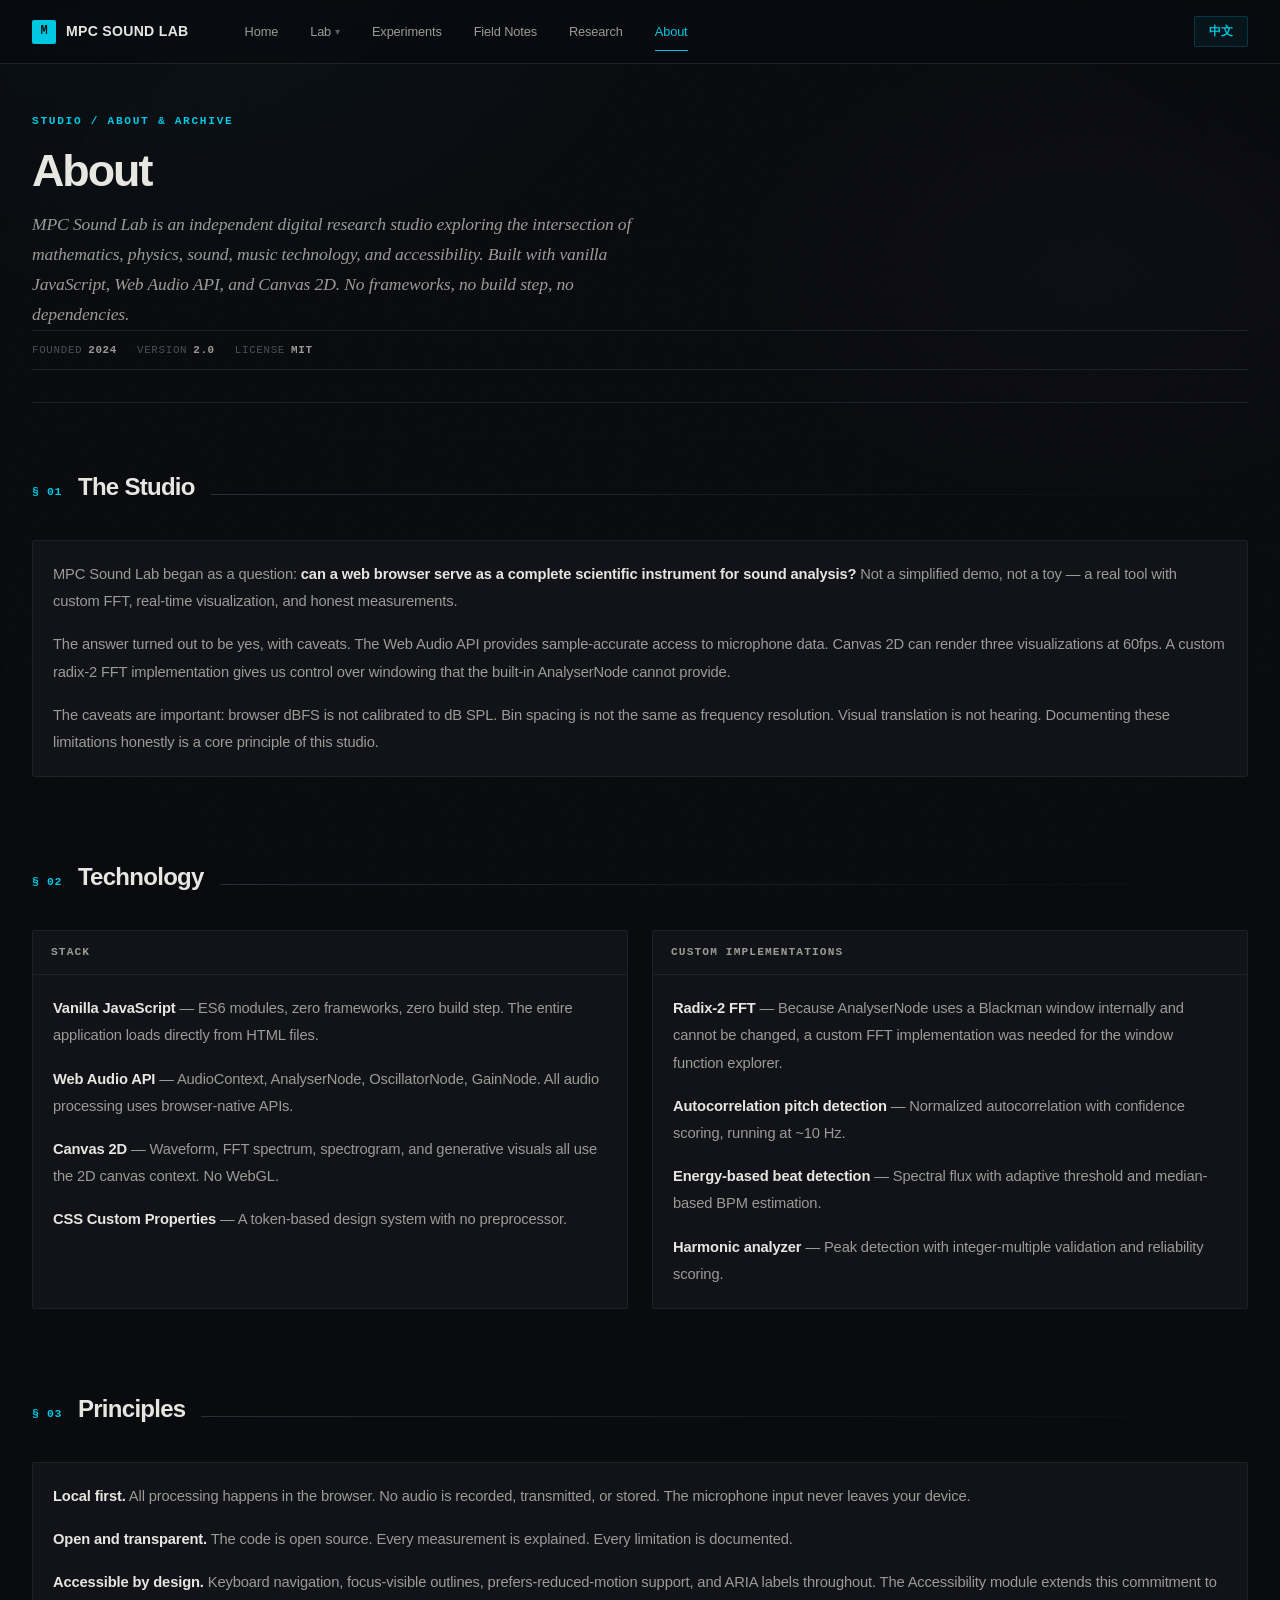
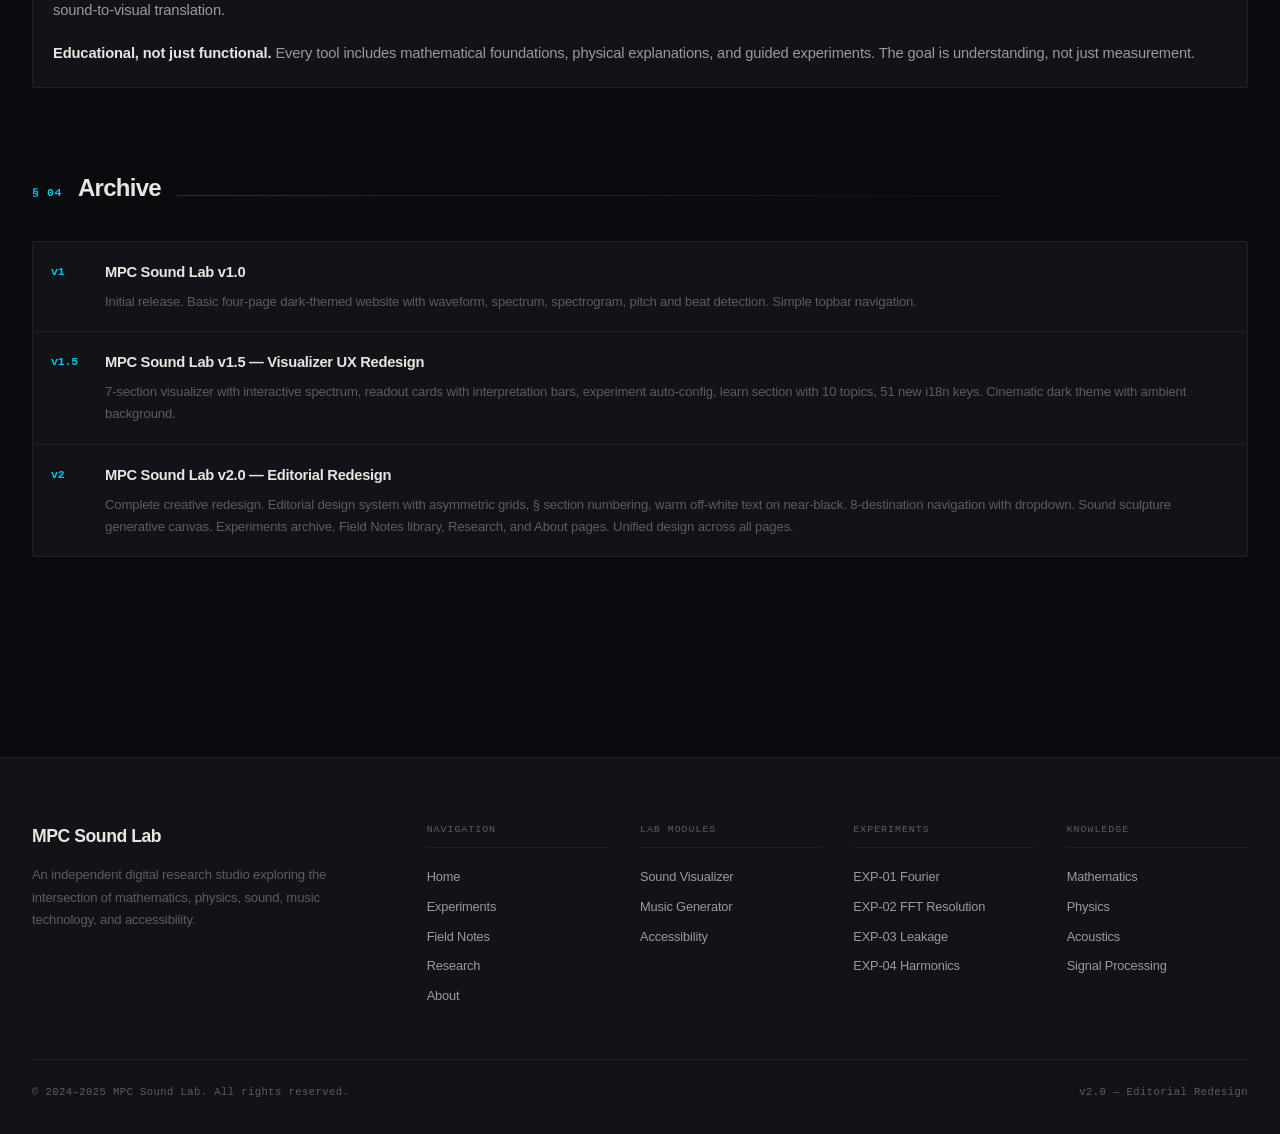
==== about.html @ b1be2773 "v2.0 Editorial Redesign — Complete creative overhaul - New editorial design system (design-system.cs" ====
<!DOCTYPE html>
<html lang="en">
<head>
  <meta charset="UTF-8" />
  <meta name="viewport" content="width=device-width, initial-scale=1.0" />
  <title>About — MPC Sound Lab</title>
  <link rel="stylesheet" href="src/css/design-system.css?v=2" />
  <link rel="stylesheet" href="src/css/nav.css?v=2" />
</head>
<body class="page-inner">
  <div class="ambient-grain"></div>
  <div class="ambient-vignette"></div>

  <nav class="site-nav">
    <a href="index.html" class="nav-brand">
      <span class="nav-brand-mark">M</span>
      <span class="nav-brand-text">MPC SOUND LAB</span>
    </a>
    <div class="nav-links">
      <a href="index.html" class="nav-link" data-i18n="nav.home">Home</a>
      <div class="nav-dropdown">
        <a href="#" class="nav-dropdown-trigger" data-i18n="nav.lab">Lab</a>
        <div class="nav-dropdown-menu">
          <a href="visualizer.html" class="nav-dropdown-link"><span class="nav-dropdown-link-title" data-i18n="nav.visualizer">Sound Visualizer</span><span class="nav-dropdown-link-desc" data-i18n="nav.visualizer.desc">Real-time audio analysis</span></a>
          <a href="generator.html" class="nav-dropdown-link"><span class="nav-dropdown-link-title" data-i18n="nav.generator">Music Generator</span><span class="nav-dropdown-link-desc" data-i18n="nav.generator.desc">Mathematical composition</span></a>
          <a href="accessibility.html" class="nav-dropdown-link"><span class="nav-dropdown-link-title" data-i18n="nav.accessibility">Accessibility</span><span class="nav-dropdown-link-desc" data-i18n="nav.accessibility.desc">Sound-to-visual translation</span></a>
        </div>
      </div>
      <a href="experiments.html" class="nav-link" data-i18n="nav.experiments">Experiments</a>
      <a href="field-notes.html" class="nav-link" data-i18n="nav.fieldNotes">Field Notes</a>
      <a href="research.html" class="nav-link" data-i18n="nav.research">Research</a>
      <a href="about.html" class="nav-link active" data-i18n="nav.about">About</a>
    </div>
    <div class="nav-right">
      <button class="lang-btn" data-i18n="nav.lang">中文</button>
    </div>
    <button class="nav-mobile-toggle" aria-label="Menu" aria-expanded="false">
      <span></span><span></span><span></span>
    </button>
  </nav>
  <div class="nav-mobile-menu">
    <div class="nav-mobile-section">
      <div class="nav-mobile-section-title">Navigation</div>
      <a href="index.html" class="nav-mobile-link" data-i18n="nav.home">Home</a>
      <a href="experiments.html" class="nav-mobile-link" data-i18n="nav.experiments">Experiments</a>
      <a href="field-notes.html" class="nav-mobile-link" data-i18n="nav.fieldNotes">Field Notes</a>
      <a href="research.html" class="nav-mobile-link" data-i18n="nav.research">Research</a>
      <a href="about.html" class="nav-mobile-link active" data-i18n="nav.about">About</a>
    </div>
    <div class="nav-mobile-section">
      <div class="nav-mobile-section-title">Lab Modules</div>
      <a href="visualizer.html" class="nav-mobile-link nav-mobile-sub" data-i18n="nav.visualizer">Sound Visualizer</a>
      <a href="generator.html" class="nav-mobile-link nav-mobile-sub" data-i18n="nav.generator">Music Generator</a>
      <a href="accessibility.html" class="nav-mobile-link nav-mobile-sub" data-i18n="nav.accessibility">Accessibility</a>
    </div>
  </div>

  <div class="page">
    <header class="editorial-header">
      <div class="editorial-eyebrow">Studio / About &amp; Archive</div>
      <h1 class="editorial-title">About</h1>
      <p class="editorial-subtitle">
        MPC Sound Lab is an independent digital research studio exploring the intersection of
        mathematics, physics, sound, music technology, and accessibility. Built with vanilla JavaScript,
        Web Audio API, and Canvas 2D. No frameworks, no build step, no dependencies.
      </p>
      <div class="metadata-strip">
        <span><span class="ms-label">Founded</span><span class="ms-value">2024</span></span>
        <span><span class="ms-label">Version</span><span class="ms-value">2.0</span></span>
        <span><span class="ms-label">License</span><span class="ms-value">MIT</span></span>
      </div>
    </header>

    <div class="section">
      <div class="section-header">
        <span class="section-number">§ 01</span>
        <span class="section-title">The Studio</span>
        <span class="section-divider"></span>
      </div>
      <div class="panel">
        <div class="panel-body">
          <div class="content-block">
            <p>MPC Sound Lab began as a question: <strong>can a web browser serve as a complete scientific instrument for sound analysis?</strong> Not a simplified demo, not a toy — a real tool with custom FFT, real-time visualization, and honest measurements.</p>
            <p>The answer turned out to be yes, with caveats. The Web Audio API provides sample-accurate access to microphone data. Canvas 2D can render three visualizations at 60fps. A custom radix-2 FFT implementation gives us control over windowing that the built-in AnalyserNode cannot provide.</p>
            <p>The caveats are important: browser dBFS is not calibrated to dB SPL. Bin spacing is not the same as frequency resolution. Visual translation is not hearing. Documenting these limitations honestly is a core principle of this studio.</p>
          </div>
        </div>
      </div>
    </div>

    <div class="section">
      <div class="section-header">
        <span class="section-number">§ 02</span>
        <span class="section-title">Technology</span>
        <span class="section-divider"></span>
      </div>
      <div class="cols-2">
        <div class="panel">
          <div class="panel-head"><span class="panel-title">Stack</span></div>
          <div class="panel-body">
            <div class="content-block">
              <p><strong>Vanilla JavaScript</strong> — ES6 modules, zero frameworks, zero build step. The entire application loads directly from HTML files.</p>
              <p><strong>Web Audio API</strong> — AudioContext, AnalyserNode, OscillatorNode, GainNode. All audio processing uses browser-native APIs.</p>
              <p><strong>Canvas 2D</strong> — Waveform, FFT spectrum, spectrogram, and generative visuals all use the 2D canvas context. No WebGL.</p>
              <p><strong>CSS Custom Properties</strong> — A token-based design system with no preprocessor.</p>
            </div>
          </div>
        </div>
        <div class="panel">
          <div class="panel-head"><span class="panel-title">Custom Implementations</span></div>
          <div class="panel-body">
            <div class="content-block">
              <p><strong>Radix-2 FFT</strong> — Because AnalyserNode uses a Blackman window internally and cannot be changed, a custom FFT implementation was needed for the window function explorer.</p>
              <p><strong>Autocorrelation pitch detection</strong> — Normalized autocorrelation with confidence scoring, running at ~10 Hz.</p>
              <p><strong>Energy-based beat detection</strong> — Spectral flux with adaptive threshold and median-based BPM estimation.</p>
              <p><strong>Harmonic analyzer</strong> — Peak detection with integer-multiple validation and reliability scoring.</p>
            </div>
          </div>
        </div>
      </div>
    </div>

    <div class="section">
      <div class="section-header">
        <span class="section-number">§ 03</span>
        <span class="section-title">Principles</span>
        <span class="section-divider"></span>
      </div>
      <div class="panel">
        <div class="panel-body">
          <div class="content-block">
            <p><strong>Local first.</strong> All processing happens in the browser. No audio is recorded, transmitted, or stored. The microphone input never leaves your device.</p>
            <p><strong>Open and transparent.</strong> The code is open source. Every measurement is explained. Every limitation is documented.</p>
            <p><strong>Accessible by design.</strong> Keyboard navigation, focus-visible outlines, prefers-reduced-motion support, and ARIA labels throughout. The Accessibility module extends this commitment to sound-to-visual translation.</p>
            <p><strong>Educational, not just functional.</strong> Every tool includes mathematical foundations, physical explanations, and guided experiments. The goal is understanding, not just measurement.</p>
          </div>
        </div>
      </div>
    </div>

    <div class="section">
      <div class="section-header">
        <span class="section-number">§ 04</span>
        <span class="section-title">Archive</span>
        <span class="section-divider"></span>
      </div>
      <div class="panel">
        <div class="experiment">
          <div class="exp-num">v1</div>
          <div class="exp-body">
            <div class="exp-title">MPC Sound Lab v1.0</div>
            <div class="exp-desc" style="color: var(--paper-faint);">Initial release. Basic four-page dark-themed website with waveform, spectrum, spectrogram, pitch and beat detection. Simple topbar navigation.</div>
          </div>
        </div>
        <div class="experiment">
          <div class="exp-num">v1.5</div>
          <div class="exp-body">
            <div class="exp-title">MPC Sound Lab v1.5 — Visualizer UX Redesign</div>
            <div class="exp-desc" style="color: var(--paper-faint);">7-section visualizer with interactive spectrum, readout cards with interpretation bars, experiment auto-config, learn section with 10 topics, 51 new i18n keys. Cinematic dark theme with ambient background.</div>
          </div>
        </div>
        <div class="experiment">
          <div class="exp-num">v2</div>
          <div class="exp-body">
            <div class="exp-title">MPC Sound Lab v2.0 — Editorial Redesign</div>
            <div class="exp-desc" style="color: var(--paper-faint);">Complete creative redesign. Editorial design system with asymmetric grids, § section numbering, warm off-white text on near-black. 8-destination navigation with dropdown. Sound sculpture generative canvas. Experiments archive, Field Notes library, Research, and About pages. Unified design across all pages.</div>
          </div>
        </div>
      </div>
    </div>
  </div>

  <footer class="site-footer">
    <div class="footer-grid">
      <div class="footer-brand-col">
        <div class="footer-brand" data-i18n="footer.brand">MPC Sound Lab</div>
        <p class="footer-brand-desc" data-i18n="footer.brandDesc">An independent digital research studio exploring the intersection of mathematics, physics, sound, music technology, and accessibility.</p>
      </div>
      <div>
        <div class="footer-col-title" data-i18n="footer.nav">Navigation</div>
        <a href="index.html" class="footer-link" data-i18n="nav.home">Home</a>
        <a href="experiments.html" class="footer-link" data-i18n="nav.experiments">Experiments</a>
        <a href="field-notes.html" class="footer-link" data-i18n="nav.fieldNotes">Field Notes</a>
        <a href="research.html" class="footer-link" data-i18n="nav.research">Research</a>
        <a href="about.html" class="footer-link" data-i18n="nav.about">About</a>
      </div>
      <div>
        <div class="footer-col-title" data-i18n="footer.lab">Lab Modules</div>
        <a href="visualizer.html" class="footer-link" data-i18n="nav.visualizer">Sound Visualizer</a>
        <a href="generator.html" class="footer-link" data-i18n="nav.generator">Music Generator</a>
        <a href="accessibility.html" class="footer-link" data-i18n="nav.accessibility">Accessibility</a>
      </div>
      <div>
        <div class="footer-col-title" data-i18n="footer.experiments">Experiments</div>
        <a href="experiments.html" class="footer-link">EXP-01 Fourier</a>
        <a href="experiments.html" class="footer-link">EXP-02 FFT Resolution</a>
        <a href="experiments.html" class="footer-link">EXP-03 Leakage</a>
        <a href="experiments.html" class="footer-link">EXP-04 Harmonics</a>
      </div>
      <div>
        <div class="footer-col-title" data-i18n="footer.knowledge">Knowledge</div>
        <a href="field-notes.html" class="footer-link">Mathematics</a>
        <a href="field-notes.html" class="footer-link">Physics</a>
        <a href="field-notes.html" class="footer-link">Acoustics</a>
        <a href="field-notes.html" class="footer-link">Signal Processing</a>
      </div>
    </div>
    <div class="footer-bottom">
      <span>&copy; 2024&ndash;2025 MPC Sound Lab. <span data-i18n="footer.rights">All rights reserved.</span></span>
      <span data-i18n="footer.version">v2.0 &mdash; Editorial Redesign</span>
    </div>
  </footer>

  <script type="module">
    import { App } from './src/js/core/app.js';
    new App().init();
  </script>
</body>
</html>
---- src/css/design-system.css ----
/* ============================================
   MPC Sound Lab — Editorial Design System
   Experimental editorial × Generative art × Swiss scientific
   ============================================ */

/* ---- Design Tokens ---- */
:root {
  /* Ink — near-black base, warm-shifted */
  --ink-0: #0A0B0F;
  --ink-1: #111318;
  --ink-2: #181B22;
  --ink-3: #20242E;
  --ink-4: #282D38;

  /* Paper — warm off-white text */
  --paper: #E8E6E1;
  --paper-dim: #9B9B96;
  --paper-faint: #5C5E5A;

  /* Slate — muted neutral */
  --slate: #4A5058;

  /* Accents — restrained */
  --cyan: #00C7E2;
  --cyan-dim: #008A9E;
  --violet: #7C6FE6;
  --violet-dim: #5A50B8;

  /* Lines — thin separators */
  --line: #1E2128;
  --line-bright: #2A2E38;

  /* Signal — status */
  --signal-live: #4ADE80;
  --signal-dev: #FBBF24;
  --signal-planned: #6B7280;

  /* Sound-reactive ambient (updated by visualizer.js) */
  --ambient-amplitude: 0;

  /* Typography */
  --font-display: 'Inter', -apple-system, BlinkMacSystemFont, 'Segoe UI', sans-serif;
  --font-sans: 'Inter', -apple-system, BlinkMacSystemFont, 'Segoe UI', sans-serif;
  --font-mono: 'JetBrains Mono', 'SF Mono', 'Fira Code', 'Consolas', monospace;
  --font-serif: 'Lora', 'Georgia', 'Times New Roman', serif;

  /* Metrics */
  --max-w: 1280px;
  --max-w-wide: 1440px;
  --nav-h: 64px;
  --gutter: 24px;
  --section-gap: 80px;
  --element-gap: 32px;
}

/* ---- Reset ---- */
*, *::before, *::after { margin: 0; padding: 0; box-sizing: border-box; }
html { font-size: 16px; scroll-behavior: smooth; }
body {
  background: var(--ink-0);
  color: var(--paper);
  font-family: var(--font-sans);
  font-size: 0.9rem;
  line-height: 1.7;
  overflow-x: hidden;
  -webkit-font-smoothing: antialiased;
  -moz-osx-font-smoothing: grayscale;
  font-feature-settings: 'cv02', 'cv03', 'cv04', 'cv11';
  letter-spacing: -0.01em;
}

/* ---- Ambient Background Layers ---- */
body::before {
  content: '';
  position: fixed;
  inset: 0;
  z-index: -3;
  background:
    radial-gradient(ellipse 800px 600px at 15% -5%,
      rgba(0, 199, 226, calc(0.04 + var(--ambient-amplitude) * 0.12)), transparent 60%),
    radial-gradient(ellipse 600px 400px at 85% 30%,
      rgba(124, 111, 230, calc(0.03 + var(--ambient-amplitude) * 0.08)), transparent 60%),
    var(--ink-0);
  transition: background 0.1s linear;
}

body::after {
  content: '';
  position: fixed;
  inset: 0;
  z-index: -2;
  background-image:
    linear-gradient(rgba(74, 80, 88, 0.02) 1px, transparent 1px),
    linear-gradient(90deg, rgba(74, 80, 88, 0.02) 1px, transparent 1px);
  background-size: 48px 48px;
  pointer-events: none;
  mask-image: radial-gradient(ellipse 1200px 900px at center, black 15%, transparent 70%);
  -webkit-mask-image: radial-gradient(ellipse 1200px 900px at center, black 15%, transparent 70%);
}

/* Grain texture */
body > .ambient-grain {
  position: fixed;
  inset: 0;
  z-index: -1;
  pointer-events: none;
  opacity: 0.015;
  background-image: url("data:image/svg+xml,%3Csvg xmlns='http://www.w3.org/2000/svg' width='120' height='120'%3E%3Cfilter id='n'%3E%3CfeTurbulence type='fractalNoise' baseFrequency='0.85' numOctaves='2' stitchTiles='stitch'/%3E%3C/filter%3E%3Crect width='100%25' height='100%25' filter='url(%23n)'/%3E%3C/svg%3E");
  mix-blend-mode: overlay;
}

/* Vignette */
body > .ambient-vignette {
  position: fixed;
  inset: 0;
  z-index: -1;
  pointer-events: none;
  background: radial-gradient(ellipse 1400px 1000px at center, transparent 50%, rgba(0, 0, 0, 0.3));
}

/* ---- Page Layout ---- */
.page {
  max-width: var(--max-w);
  margin: 0 auto;
  padding: 48px 32px 120px;
}
.page-wide {
  max-width: var(--max-w-wide);
  margin: 0 auto;
  padding: 48px 32px 120px;
}

/* ---- Editorial Header ---- */
.editorial-header {
  margin-bottom: 64px;
  padding-bottom: 32px;
  border-bottom: 1px solid var(--line);
}
.editorial-eyebrow {
  font-family: var(--font-mono);
  font-size: 0.7rem;
  color: var(--cyan);
  letter-spacing: 0.15em;
  text-transform: uppercase;
  margin-bottom: 16px;
  font-weight: 600;
}
.editorial-title {
  font-family: var(--font-display);
  font-size: 2.8rem;
  font-weight: 900;
  letter-spacing: -0.045em;
  line-height: 1.05;
  margin-bottom: 16px;
  color: var(--paper);
}
.editorial-subtitle {
  font-family: var(--font-serif);
  font-style: italic;
  font-size: 1.1rem;
  color: var(--paper-dim);
  max-width: 640px;
  line-height: 1.7;
}
.editorial-metadata {
  display: flex;
  gap: 24px;
  margin-top: 20px;
  font-family: var(--font-mono);
  font-size: 0.68rem;
  color: var(--paper-faint);
  letter-spacing: 0.05em;
  text-transform: uppercase;
}
.editorial-metadata span::before {
  content: attr(data-label) ' — ';
  color: var(--slate);
}

/* ---- Section System ---- */
.section {
  margin-bottom: var(--section-gap);
}
.section-header {
  display: flex;
  align-items: baseline;
  gap: 16px;
  margin-bottom: 32px;
}
.section-number {
  font-family: var(--font-mono);
  font-size: 0.72rem;
  color: var(--cyan);
  font-weight: 600;
  letter-spacing: 0.05em;
}
.section-title {
  font-family: var(--font-display);
  font-size: 1.5rem;
  font-weight: 800;
  letter-spacing: -0.03em;
  color: var(--paper);
}
.section-divider {
  flex: 1;
  height: 1px;
  background: linear-gradient(90deg, var(--line-bright), transparent);
}

/* ---- Thin Separator ---- */
.thin-separator {
  height: 1px;
  background: var(--line);
  border: none;
  margin: var(--element-gap) 0;
}
.thin-separator-gradient {
  height: 1px;
  background: linear-gradient(90deg, transparent, var(--line-bright), transparent);
  border: none;
  margin: var(--element-gap) 0;
}

/* ---- Metadata Strip ---- */
.metadata-strip {
  display: flex;
  align-items: center;
  gap: 20px;
  padding: 10px 0;
  border-top: 1px solid var(--line);
  border-bottom: 1px solid var(--line);
  font-family: var(--font-mono);
  font-size: 0.68rem;
  color: var(--paper-faint);
  letter-spacing: 0.06em;
  text-transform: uppercase;
}
.metadata-strip span {
  display: flex;
  align-items: center;
  gap: 6px;
}
.metadata-strip .ms-label {
  color: var(--slate);
}
.metadata-strip .ms-value {
  color: var(--paper-dim);
  font-weight: 600;
}

/* ---- Status Badges ---- */
.status-badge {
  display: inline-flex;
  align-items: center;
  gap: 6px;
  font-family: var(--font-mono);
  font-size: 0.62rem;
  text-transform: uppercase;
  letter-spacing: 0.1em;
  font-weight: 700;
  padding: 3px 10px;
  border-radius: 2px;
}
.status-badge::before {
  content: '';
  width: 5px;
  height: 5px;
  border-radius: 50%;
}
.status-live {
  color: var(--signal-live);
  background: rgba(74, 222, 128, 0.08);
  border: 1px solid rgba(74, 222, 128, 0.2);
}
.status-live::before {
  background: var(--signal-live);
  box-shadow: 0 0 6px rgba(74, 222, 128, 0.5);
}
.status-dev {
  color: var(--signal-dev);
  background: rgba(251, 191, 36, 0.08);
  border: 1px solid rgba(251, 191, 36, 0.2);
}
.status-dev::before {
  background: var(--signal-dev);
}
.status-planned {
  color: var(--paper-faint);
  background: rgba(107, 114, 128, 0.08);
  border: 1px solid rgba(107, 114, 128, 0.15);
}
.status-planned::before {
  background: var(--paper-faint);
}

/* ---- Math Block ---- */
.math-block {
  font-family: var(--font-mono);
  font-size: 0.86rem;
  color: var(--paper);
  background: var(--ink-1);
  border: 1px solid var(--line);
  border-left: 2px solid var(--cyan);
  border-radius: 2px;
  padding: 16px 20px;
  margin: 16px 0;
  overflow-x: auto;
  line-height: 2;
}
.math-label {
  font-family: var(--font-mono);
  font-size: 0.68rem;
  color: var(--paper-faint);
  text-transform: uppercase;
  letter-spacing: 0.08em;
  margin-bottom: 6px;
}

/* ---- Content Block ---- */
.content-block {
  font-size: 0.92rem;
  color: var(--paper-dim);
  line-height: 1.85;
}
.content-block p { margin-bottom: 16px; }
.content-block p:last-child { margin-bottom: 0; }
.content-block strong { color: var(--paper); font-weight: 700; }
.content-block em { color: var(--paper); font-style: italic; }

/* ---- Two-Column Layout ---- */
.cols-2 { display: grid; grid-template-columns: 1fr 1fr; gap: 24px; }
.cols-3 { display: grid; grid-template-columns: 1fr 1fr 1fr; gap: 24px; }
@media (max-width: 768px) {
  .cols-2, .cols-3 { grid-template-columns: 1fr; }
}

/* ---- Editorial Grid (12-col asymmetric) ---- */
.editorial-grid {
  display: grid;
  grid-template-columns: repeat(12, 1fr);
  gap: var(--gutter);
}
.col-span-4 { grid-column: span 4; }
.col-span-5 { grid-column: span 5; }
.col-span-6 { grid-column: span 6; }
.col-span-7 { grid-column: span 7; }
.col-span-8 { grid-column: span 8; }
.col-span-12 { grid-column: span 12; }
.col-start-2 { grid-column-start: 2; }
.col-start-3 { grid-column-start: 3; }
.col-start-7 { grid-column-start: 7; }
@media (max-width: 768px) {
  .editorial-grid { grid-template-columns: 1fr; }
  .col-span-4, .col-span-5, .col-span-6, .col-span-7, .col-span-8, .col-span-12 { grid-column: span 1; }
  .col-start-2, .col-start-3, .col-start-7 { grid-column-start: auto; }
}

/* ---- Panels (subtle surfaces) ---- */
.panel {
  background: var(--ink-1);
  border: 1px solid var(--line);
  border-radius: 2px;
  overflow: hidden;
  transition: border-color 0.2s;
}
.panel:hover {
  border-color: var(--line-bright);
}
.panel-head {
  display: flex;
  align-items: center;
  justify-content: space-between;
  padding: 12px 18px;
  border-bottom: 1px solid var(--line);
}
.panel-title {
  font-family: var(--font-mono);
  font-size: 0.7rem;
  font-weight: 600;
  text-transform: uppercase;
  letter-spacing: 0.1em;
  color: var(--paper-dim);
}
.panel-body { padding: 20px; }
.panel-body-tight { padding: 12px; }

/* ---- Buttons ---- */
.btn {
  display: inline-flex;
  align-items: center;
  gap: 8px;
  padding: 10px 22px;
  border: 1px solid var(--line-bright);
  border-radius: 2px;
  background: var(--ink-2);
  color: var(--paper);
  font-family: var(--font-sans);
  font-size: 0.82rem;
  font-weight: 600;
  cursor: pointer;
  transition: all 0.15s;
  letter-spacing: -0.01em;
  text-decoration: none;
}
.btn:hover { background: var(--ink-3); border-color: var(--slate); color: var(--paper); }
.btn:active { transform: translateY(1px); }
.btn:disabled { opacity: 0.4; cursor: not-allowed; }
.btn-sm { padding: 6px 14px; font-size: 0.74rem; }
.btn-primary {
  background: var(--cyan);
  color: var(--ink-0);
  border-color: var(--cyan);
  font-weight: 700;
}
.btn-primary:hover {
  background: var(--cyan-dim);
  border-color: var(--cyan-dim);
  color: var(--ink-0);
}
.btn-danger {
  background: transparent;
  color: #FF4060;
  border-color: rgba(255, 64, 96, 0.2);
}
.btn-danger:hover {
  background: rgba(255, 64, 96, 0.08);
  border-color: rgba(255, 64, 96, 0.4);
}
.btn-ghost {
  background: transparent;
  border-color: var(--line);
  color: var(--paper-dim);
}
.btn-ghost:hover {
  border-color: var(--line-bright);
  color: var(--paper);
}

/* ---- Controls ---- */
.ctrl-row { display: flex; align-items: center; gap: 12px; margin-bottom: 12px; }
.ctrl-row:last-child { margin-bottom: 0; }
.ctrl-label {
  font-family: var(--font-mono);
  font-size: 0.7rem;
  color: var(--paper-faint);
  text-transform: uppercase;
  letter-spacing: 0.06em;
  min-width: 80px;
  flex-shrink: 0;
}
.ctrl-value {
  font-family: var(--font-mono);
  font-size: 0.74rem;
  color: var(--cyan);
  min-width: 56px;
  text-align: right;
  font-weight: 600;
}

/* ---- Form Elements ---- */
select {
  padding: 7px 12px;
  background: var(--ink-2);
  border: 1px solid var(--line-bright);
  border-radius: 2px;
  color: var(--paper);
  font-family: var(--font-mono);
  font-size: 0.74rem;
  cursor: pointer;
  appearance: none;
  -webkit-appearance: none;
  background-image: url("data:image/svg+xml,%3Csvg xmlns='http://www.w3.org/2000/svg' width='10' height='6' viewBox='0 0 10 6'%3E%3Cpath fill='%239B9B96' d='M0 0l5 6 5-6z'/%3E%3C/svg%3E");
  background-repeat: no-repeat;
  background-position: right 10px center;
  padding-right: 28px;
  transition: border-color 0.15s;
}
select:hover { border-color: var(--slate); }
select:focus { outline: none; border-color: var(--cyan); }

input[type="range"] {
  -webkit-appearance: none;
  appearance: none;
  height: 3px;
  background: var(--ink-3);
  border-radius: 2px;
  cursor: pointer;
  width: 150px;
}
input[type="range"]::-webkit-slider-thumb {
  -webkit-appearance: none;
  appearance: none;
  width: 14px;
  height: 14px;
  border-radius: 50%;
  background: var(--cyan);
  cursor: pointer;
  border: 2px solid var(--ink-0);
  transition: transform 0.1s;
}
input[type="range"]::-webkit-slider-thumb:hover { transform: scale(1.2); }
input[type="range"]::-moz-range-thumb {
  width: 14px;
  height: 14px;
  border-radius: 50%;
  background: var(--cyan);
  cursor: pointer;
  border: 2px solid var(--ink-0);
}

/* ---- Toggle Switch ---- */
.toggle {
  position: relative;
  display: inline-block;
  width: 36px;
  height: 18px;
  flex-shrink: 0;
}
.toggle input { opacity: 0; width: 0; height: 0; }
.toggle-slider {
  position: absolute;
  cursor: pointer;
  top: 0; left: 0; right: 0; bottom: 0;
  background: var(--ink-3);
  border: 1px solid var(--line-bright);
  border-radius: 18px;
  transition: 0.2s;
}
.toggle-slider:before {
  position: absolute;
  content: "";
  height: 12px;
  width: 12px;
  left: 2px;
  bottom: 2px;
  background: var(--paper-dim);
  border-radius: 50%;
  transition: 0.2s;
}
.toggle input:checked + .toggle-slider {
  background: rgba(0, 199, 226, 0.15);
  border-color: var(--cyan);
}
.toggle input:checked + .toggle-slider:before {
  transform: translateX(17px);
  background: var(--cyan);
}

/* ---- Info Button ---- */
.info-btn {
  display: inline-flex;
  align-items: center;
  justify-content: center;
  width: 18px;
  height: 18px;
  border-radius: 50%;
  border: 1px solid var(--line-bright);
  background: var(--ink-2);
  color: var(--paper-faint);
  font-size: 10px;
  cursor: pointer;
  transition: all 0.15s;
  padding: 0;
  flex-shrink: 0;
  line-height: 1;
}
.info-btn:hover {
  border-color: var(--cyan);
  color: var(--cyan);
  background: rgba(0, 199, 226, 0.08);
}
.info-btn-inline {
  display: inline;
  width: 14px;
  height: 14px;
  font-size: 8px;
  margin-left: 4px;
  vertical-align: middle;
}

/* ---- Canvas ---- */
canvas { display: block; width: 100%; }

/* ---- Status Indicators ---- */
.dot {
  display: inline-block;
  width: 7px;
  height: 7px;
  border-radius: 50%;
  background: var(--paper-faint);
  flex-shrink: 0;
}
.dot-on { background: var(--signal-live); box-shadow: 0 0 6px rgba(74, 222, 128, 0.5); }
.dot-rec {
  background: #FF4060;
  box-shadow: 0 0 6px rgba(255, 64, 96, 0.5);
  animation: rec-pulse 1.5s infinite;
}
@keyframes rec-pulse { 0%, 100% { opacity: 1; } 50% { opacity: 0.35; } }

/* ---- Beat Indicator ---- */
.beat-dot {
  width: 18px; height: 18px; border-radius: 50%;
  background: var(--ink-2); border: 1px solid var(--line-bright);
  transition: all 0.06s ease-out;
}
.beat-dot.flash {
  background: #FF4060;
  border-color: #FF4060;
  box-shadow: 0 0 12px rgba(255, 64, 96, 0.6);
  transform: scale(1.2);
}

/* ---- Scroll Reveal ---- */
.reveal {
  opacity: 0;
  transform: translateY(24px);
  transition: opacity 0.7s cubic-bezier(0.16, 1, 0.3, 1),
              transform 0.7s cubic-bezier(0.16, 1, 0.3, 1);
}
.reveal.revealed {
  opacity: 1;
  transform: translateY(0);
}

/* ---- Collapsible Sections ---- */
.section[data-collapsible] .section-header {
  cursor: pointer;
  user-select: none;
  transition: background 0.15s;
  padding: 8px 12px;
  margin: -8px -12px 0;
  border-radius: 2px;
}
.section[data-collapsible] .section-header:hover {
  background: rgba(0, 199, 226, 0.03);
}
.section[data-collapsible] .section-header:hover .section-title {
  color: var(--cyan);
}
.section[data-collapsible] .collapse-icon {
  display: inline-flex;
  align-items: center;
  justify-content: center;
  width: 22px;
  height: 22px;
  border-radius: 2px;
  background: var(--ink-2);
  border: 1px solid var(--line-bright);
  color: var(--paper-faint);
  font-size: 10px;
  font-family: var(--font-mono);
  font-weight: 700;
  transition: all 0.2s;
  flex-shrink: 0;
}
.section[data-collapsible] .section-header:hover .collapse-icon {
  border-color: var(--cyan);
  color: var(--cyan);
}
.section[data-collapsible]:not(.collapsed) .collapse-icon {
  color: var(--cyan);
  border-color: rgba(0, 199, 226, 0.25);
  background: rgba(0, 199, 226, 0.06);
}
.section-content-wrapper {
  overflow: hidden;
  transition: max-height 0.4s cubic-bezier(0.16, 1, 0.3, 1),
              opacity 0.3s ease, margin-top 0.3s ease;
  max-height: 5000px;
  opacity: 1;
  margin-top: 24px;
}
.section[data-collapsible].collapsed .section-content-wrapper {
  max-height: 0;
  opacity: 0;
  margin-top: 0;
}

/* ---- Experiment entry (inline) ---- */
.experiment {
  display: flex;
  gap: 18px;
  padding: 18px;
  border-bottom: 1px solid var(--line);
  transition: background 0.15s;
}
.experiment:hover { background: rgba(0, 199, 226, 0.02); }
.experiment:last-child { border-bottom: none; }
.exp-num {
  font-family: var(--font-mono);
  font-size: 0.72rem;
  color: var(--cyan);
  font-weight: 700;
  min-width: 36px;
  padding-top: 2px;
}
.exp-body { flex: 1; }
.exp-title {
  font-size: 0.92rem;
  font-weight: 700;
  color: var(--paper);
  margin-bottom: 6px;
  letter-spacing: -0.02em;
}
.exp-desc {
  font-size: 0.82rem;
  color: var(--paper-dim);
  line-height: 1.7;
}
.exp-result {
  font-family: var(--font-mono);
  font-size: 0.72rem;
  color: var(--cyan);
  margin-top: 8px;
  padding: 6px 12px;
  background: rgba(0, 199, 226, 0.05);
  border: 1px solid rgba(0, 199, 226, 0.12);
  border-radius: 2px;
  display: inline-block;
}

/* ---- Gate / Permission ---- */
.gate { text-align: center; padding: 48px 28px; }
.gate-icon {
  width: 64px; height: 64px; margin: 0 auto 20px;
  border-radius: 2px;
  background: var(--ink-2);
  border: 1px solid var(--line-bright);
  display: flex; align-items: center; justify-content: center;
  font-size: 28px; color: var(--cyan);
}
.gate-title {
  font-size: 1.1rem;
  font-weight: 700;
  margin-bottom: 10px;
  letter-spacing: -0.025em;
  color: var(--paper);
}
.gate-desc {
  color: var(--paper-dim);
  font-size: 0.86rem;
  max-width: 500px;
  margin: 0 auto 24px;
  line-height: 1.75;
}
.gate-error {
  margin-top: 14px;
  font-family: var(--font-mono);
  font-size: 0.76rem;
  color: #FF4060;
}
.gate-config {
  display: flex;
  flex-direction: column;
  gap: 0;
  max-width: 460px;
  margin: 0 auto;
  text-align: left;
  background: var(--ink-2);
  border: 1px solid var(--line);
  border-radius: 2px;
  padding: 20px;
}

/* ---- Scrollbar ---- */
::-webkit-scrollbar { width: 5px; height: 5px; }
::-webkit-scrollbar-track { background: var(--ink-0); }
::-webkit-scrollbar-thumb { background: var(--line-bright); border-radius: 3px; }
::-webkit-scrollbar-thumb:hover { background: var(--slate); }

/* ---- Accessibility ---- */
@media (prefers-reduced-motion: reduce) {
  *, *::before, *::after {
    animation-duration: 0.01ms !important;
    transition-duration: 0.01ms !important;
  }
  body > .ambient-grain { display: none !important; }
  .bg-canvas, .sculpture-canvas { display: none !important; }
}
:focus-visible { outline: 2px solid var(--cyan); outline-offset: 2px; }

/* ---- Ambient Toggle ---- */
body.ambient-off .bg-canvas,
body.ambient-off .sculpture-canvas { display: none !important; }
body.ambient-off > .ambient-grain { display: none !important; }
body.ambient-off > .ambient-vignette { display: block !important; }

/* ---- Utility ---- */
.flex { display: flex; }
.flex-center { display: flex; align-items: center; justify-content: center; }
.flex-between { display: flex; align-items: center; justify-content: space-between; }
.gap-8 { gap: 8px; } .gap-12 { gap: 12px; } .gap-16 { gap: 16px; }
.mt-8 { margin-top: 8px; } .mt-16 { margin-top: 16px; }
.mb-8 { margin-bottom: 8px; } .mb-16 { margin-bottom: 16px; }
.text-center { text-align: center; }
.text-cyan { color: var(--cyan); }
.text-violet { color: var(--violet); }
.text-dim { color: var(--paper-dim); }
.text-faint { color: var(--paper-faint); }
.font-mono { font-family: var(--font-mono); }
.font-serif { font-family: var(--font-serif); }
---- src/css/nav.css ----
/* ============================================
   MPC Sound Lab — Navigation & Footer
   Editorial navigation with dropdown + mobile
   ============================================ */

/* ---- Navigation Bar ---- */
.site-nav {
  height: var(--nav-h);
  background: rgba(10, 11, 15, 0.88);
  backdrop-filter: blur(16px) saturate(160%);
  -webkit-backdrop-filter: blur(16px) saturate(160%);
  border-bottom: 1px solid var(--line);
  display: flex;
  align-items: center;
  padding: 0 32px;
  position: sticky;
  top: 0;
  z-index: 500;
  gap: 0;
}

/* Brand */
.nav-brand {
  display: flex;
  align-items: center;
  gap: 10px;
  text-decoration: none;
  color: var(--paper);
  font-family: var(--font-display);
  font-weight: 900;
  font-size: 0.88rem;
  letter-spacing: -0.025em;
  margin-right: 40px;
  white-space: nowrap;
}
.nav-brand-mark {
  width: 24px;
  height: 24px;
  border-radius: 2px;
  background: var(--cyan);
  display: flex;
  align-items: center;
  justify-content: center;
  font-size: 12px;
  font-weight: 900;
  color: var(--ink-0);
  font-family: var(--font-mono);
}
.nav-brand-text {
  letter-spacing: 0.02em;
}
.nav-brand-sub {
  font-family: var(--font-mono);
  font-size: 0.6rem;
  font-weight: 400;
  color: var(--paper-faint);
  letter-spacing: 0.08em;
  margin-left: 2px;
}

/* Primary nav links */
.nav-links {
  display: flex;
  align-items: center;
  gap: 0;
  flex: 1;
}
.nav-link {
  padding: 8px 16px;
  font-size: 0.8rem;
  color: var(--paper-dim);
  text-decoration: none;
  font-weight: 500;
  transition: color 0.15s;
  letter-spacing: -0.01em;
  position: relative;
}
.nav-link:hover {
  color: var(--paper);
}
.nav-link.active {
  color: var(--cyan);
}
.nav-link.active::after {
  content: '';
  position: absolute;
  bottom: -1px;
  left: 16px;
  right: 16px;
  height: 1px;
  background: var(--cyan);
}

/* Dropdown */
.nav-dropdown {
  position: relative;
}
.nav-dropdown-trigger {
  padding: 8px 16px;
  font-size: 0.8rem;
  color: var(--paper-dim);
  text-decoration: none;
  font-weight: 500;
  transition: color 0.15s;
  cursor: pointer;
  display: flex;
  align-items: center;
  gap: 4px;
}
.nav-dropdown-trigger:hover {
  color: var(--paper);
}
.nav-dropdown-trigger.active {
  color: var(--cyan);
}
.nav-dropdown-trigger::after {
  content: '▾';
  font-size: 0.65rem;
  color: var(--paper-faint);
  transition: transform 0.2s;
}
.nav-dropdown-trigger.active::after {
  transform: rotate(180deg);
}

.nav-dropdown-menu {
  position: absolute;
  top: 100%;
  left: 0;
  min-width: 220px;
  background: var(--ink-1);
  border: 1px solid var(--line-bright);
  border-radius: 2px;
  padding: 8px 0;
  opacity: 0;
  visibility: hidden;
  transform: translateY(-4px);
  transition: opacity 0.2s, transform 0.2s, visibility 0.2s;
  z-index: 510;
  box-shadow: 0 12px 32px rgba(0, 0, 0, 0.4);
}
.nav-dropdown-menu.open {
  opacity: 1;
  visibility: visible;
  transform: translateY(0);
}
.nav-dropdown-link {
  display: flex;
  flex-direction: column;
  padding: 10px 16px;
  text-decoration: none;
  color: var(--paper-dim);
  transition: background 0.15s, color 0.15s;
}
.nav-dropdown-link:hover {
  background: var(--ink-2);
  color: var(--paper);
}
.nav-dropdown-link.active {
  color: var(--cyan);
}
.nav-dropdown-link-title {
  font-size: 0.82rem;
  font-weight: 600;
}
.nav-dropdown-link-desc {
  font-family: var(--font-mono);
  font-size: 0.62rem;
  color: var(--paper-faint);
  margin-top: 2px;
}

/* Nav right section */
.nav-right {
  display: flex;
  align-items: center;
  gap: 10px;
}
.nav-status {
  display: flex;
  align-items: center;
  gap: 6px;
  font-family: var(--font-mono);
  font-size: 0.68rem;
  color: var(--paper-faint);
  letter-spacing: 0.04em;
}

/* Language toggle */
.lang-btn {
  padding: 6px 14px;
  font-family: var(--font-sans);
  font-size: 0.76rem;
  font-weight: 700;
  color: var(--cyan);
  background: rgba(0, 199, 226, 0.06);
  border: 1px solid rgba(0, 199, 226, 0.2);
  border-radius: 2px;
  cursor: pointer;
  transition: all 0.15s;
}
.lang-btn:hover {
  color: var(--ink-0);
  border-color: var(--cyan);
  background: var(--cyan);
}

/* Ambient toggle */
.ambient-btn {
  padding: 6px 10px;
  font-family: var(--font-mono);
  font-size: 0.66rem;
  font-weight: 600;
  color: var(--paper-faint);
  background: transparent;
  border: 1px solid var(--line);
  border-radius: 2px;
  cursor: pointer;
  transition: all 0.15s;
  letter-spacing: 0.04em;
  display: inline-flex;
  align-items: center;
  gap: 5px;
}
.ambient-btn:hover {
  color: var(--paper);
  border-color: var(--line-bright);
}
.ambient-btn .ambient-dot {
  width: 5px;
  height: 5px;
  border-radius: 50%;
  background: var(--cyan);
  transition: all 0.15s;
}
body.ambient-off .ambient-btn .ambient-dot {
  background: var(--paper-faint);
}

/* Mobile toggle */
.nav-mobile-toggle {
  display: none;
  width: 32px;
  height: 32px;
  background: none;
  border: 1px solid var(--line-bright);
  border-radius: 2px;
  cursor: pointer;
  position: relative;
  align-items: center;
  justify-content: center;
}
.nav-mobile-toggle span {
  display: block;
  width: 14px;
  height: 1px;
  background: var(--paper);
  position: absolute;
  transition: all 0.2s;
}
.nav-mobile-toggle span:nth-child(1) { transform: translateY(-4px); }
.nav-mobile-toggle span:nth-child(2) { transform: translateY(0); }
.nav-mobile-toggle span:nth-child(3) { transform: translateY(4px); }
.nav-mobile-toggle.open span:nth-child(1) { transform: rotate(45deg); }
.nav-mobile-toggle.open span:nth-child(2) { opacity: 0; }
.nav-mobile-toggle.open span:nth-child(3) { transform: rotate(-45deg); }

/* Mobile menu */
.nav-mobile-menu {
  display: none;
  position: fixed;
  top: var(--nav-h);
  left: 0;
  right: 0;
  background: var(--ink-1);
  border-bottom: 1px solid var(--line);
  padding: 16px 24px;
  z-index: 499;
  max-height: calc(100vh - var(--nav-h));
  overflow-y: auto;
}
.nav-mobile-menu.open {
  display: block;
}
.nav-mobile-section {
  margin-bottom: 20px;
}
.nav-mobile-section-title {
  font-family: var(--font-mono);
  font-size: 0.62rem;
  color: var(--paper-faint);
  text-transform: uppercase;
  letter-spacing: 0.1em;
  margin-bottom: 8px;
  padding-bottom: 6px;
  border-bottom: 1px solid var(--line);
}
.nav-mobile-link {
  display: block;
  padding: 8px 0;
  color: var(--paper-dim);
  text-decoration: none;
  font-size: 0.88rem;
  font-weight: 500;
  transition: color 0.15s;
}
.nav-mobile-link:hover {
  color: var(--paper);
}
.nav-mobile-link.active {
  color: var(--cyan);
}
.nav-mobile-sub {
  padding-left: 16px;
  font-size: 0.8rem;
}

/* ---- Footer ---- */
.site-footer {
  background: var(--ink-1);
  border-top: 1px solid var(--line);
  padding: 64px 32px 32px;
}
.footer-grid {
  max-width: var(--max-w);
  margin: 0 auto;
  display: grid;
  grid-template-columns: 2fr 1fr 1fr 1fr 1fr;
  gap: 32px;
  margin-bottom: 48px;
}
.footer-brand-col {
  max-width: 320px;
}
.footer-brand {
  font-family: var(--font-display);
  font-size: 1.1rem;
  font-weight: 900;
  letter-spacing: -0.025em;
  color: var(--paper);
  margin-bottom: 12px;
}
.footer-brand-desc {
  font-size: 0.82rem;
  color: var(--paper-faint);
  line-height: 1.7;
}
.footer-col-title {
  font-family: var(--font-mono);
  font-size: 0.62rem;
  color: var(--paper-faint);
  text-transform: uppercase;
  letter-spacing: 0.1em;
  margin-bottom: 14px;
  padding-bottom: 8px;
  border-bottom: 1px solid var(--line);
}
.footer-link {
  display: block;
  padding: 4px 0;
  font-size: 0.8rem;
  color: var(--paper-dim);
  text-decoration: none;
  transition: color 0.15s;
}
.footer-link:hover {
  color: var(--cyan);
}
.footer-bottom {
  max-width: var(--max-w);
  margin: 0 auto;
  display: flex;
  justify-content: space-between;
  align-items: center;
  padding-top: 24px;
  border-top: 1px solid var(--line);
  font-family: var(--font-mono);
  font-size: 0.66rem;
  color: var(--paper-faint);
  letter-spacing: 0.04em;
}
.footer-bottom a {
  color: var(--paper-faint);
  text-decoration: none;
  transition: color 0.15s;
}
.footer-bottom a:hover {
  color: var(--cyan);
}

/* ---- Responsive ---- */
@media (max-width: 900px) {
  .nav-links { display: none; }
  .nav-mobile-toggle { display: flex; }
  .nav-brand-sub { display: none; }
  .nav-status { display: none; }
  .site-nav { padding: 0 18px; }
  .nav-brand { margin-right: auto; }

  .footer-grid {
    grid-template-columns: 1fr 1fr;
    gap: 24px;
  }
  .footer-brand-col {
    grid-column: span 2;
  }
}

@media (max-width: 480px) {
  .footer-grid {
    grid-template-columns: 1fr;
  }
  .footer-brand-col {
    grid-column: span 1;
  }
  .footer-bottom {
    flex-direction: column;
    gap: 8px;
    text-align: center;
  }
  .page { padding: 32px 18px 80px; }
  .page-wide { padding: 32px 18px 80px; }
  .editorial-title { font-size: 1.8rem; }
  .section-header { flex-wrap: wrap; }
}
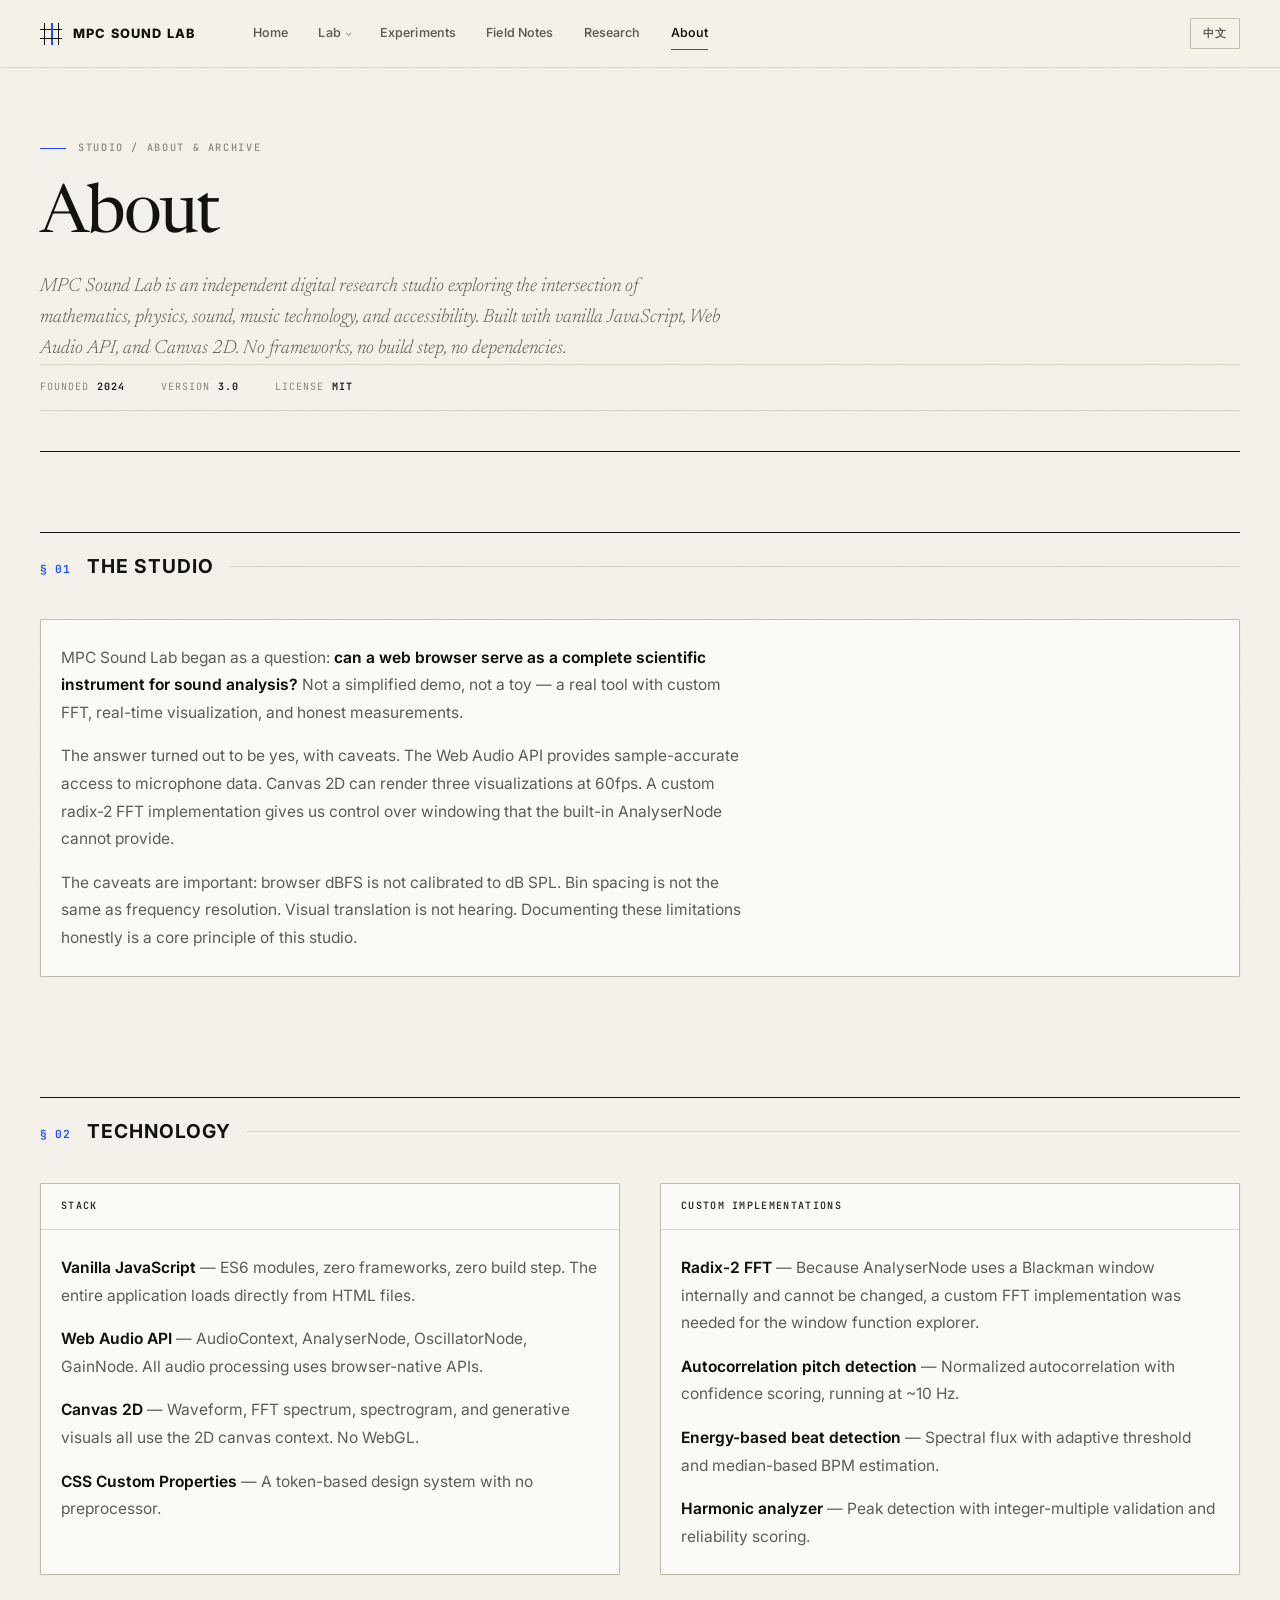
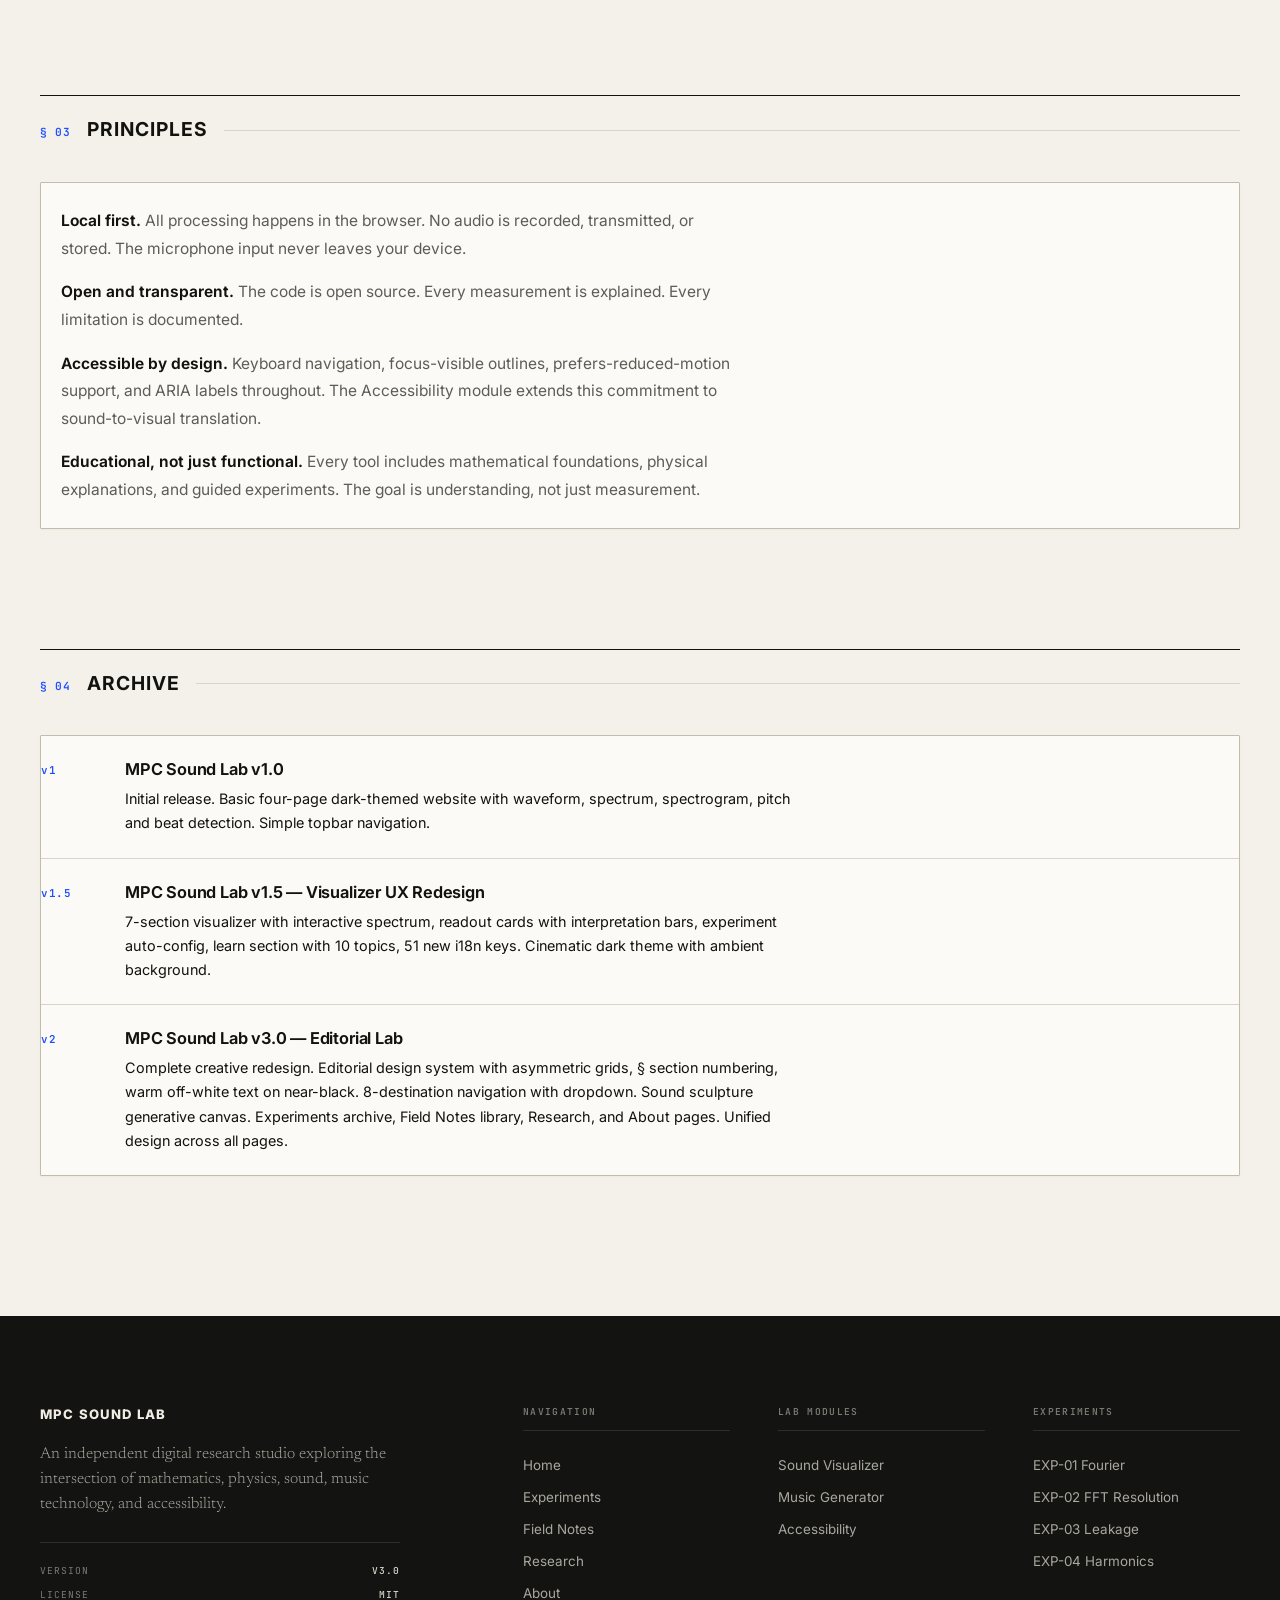
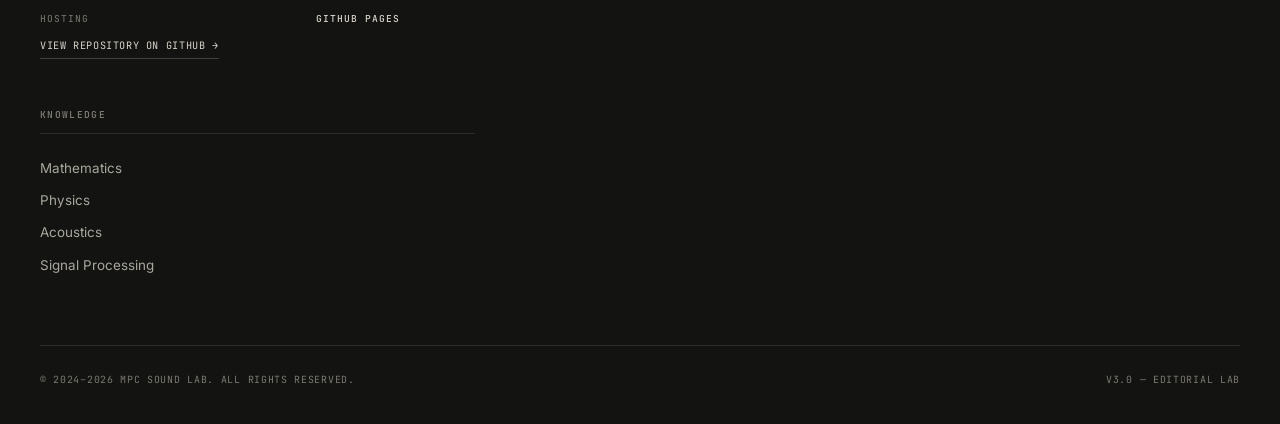
==== commit fad5188a: "v3.0 Experimental Editorial Lab — design system, homepage rebuild, i18n parity - New design tokens: " ====
--- a/about.html
+++ b/about.html
@@ -4,8 +4,8 @@
   <meta charset="UTF-8" />
   <meta name="viewport" content="width=device-width, initial-scale=1.0" />
   <title>About — MPC Sound Lab</title>
-  <link rel="stylesheet" href="src/css/design-system.css?v=2" />
-  <link rel="stylesheet" href="src/css/nav.css?v=2" />
+  <link rel="stylesheet" href="src/css/design-system.css?v=3" />
+  <link rel="stylesheet" href="src/css/nav.css?v=3" />
 </head>
 <body class="page-inner">
   <div class="ambient-grain"></div>
@@ -13,8 +13,8 @@
 
   <nav class="site-nav">
     <a href="index.html" class="nav-brand">
-      <span class="nav-brand-mark">M</span>
-      <span class="nav-brand-text">MPC SOUND LAB</span>
+      <span class="nav-brand-mark" aria-hidden="true"><span></span><span></span><span></span></span>
+      <span class="nav-brand-text">MPC Sound Lab</span>
     </a>
     <div class="nav-links">
       <a href="index.html" class="nav-link" data-i18n="nav.home">Home</a>
@@ -66,7 +66,7 @@
       </p>
       <div class="metadata-strip">
         <span><span class="ms-label">Founded</span><span class="ms-value">2024</span></span>
-        <span><span class="ms-label">Version</span><span class="ms-value">2.0</span></span>
+        <span><span class="ms-label">Version</span><span class="ms-value">3.0</span></span>
         <span><span class="ms-label">License</span><span class="ms-value">MIT</span></span>
       </div>
     </header>
@@ -74,15 +74,15 @@
     <div class="section">
       <div class="section-header">
         <span class="section-number">§ 01</span>
-        <span class="section-title">The Studio</span>
-        <span class="section-divider"></span>
-      </div>
-      <div class="panel">
+        <span class="section-title" data-i18n="ab.studio">The Studio</span>
+        <span class="section-divider"></span>
+      </div>
+      <div class="panel panel-fill">
         <div class="panel-body">
           <div class="content-block">
-            <p>MPC Sound Lab began as a question: <strong>can a web browser serve as a complete scientific instrument for sound analysis?</strong> Not a simplified demo, not a toy — a real tool with custom FFT, real-time visualization, and honest measurements.</p>
-            <p>The answer turned out to be yes, with caveats. The Web Audio API provides sample-accurate access to microphone data. Canvas 2D can render three visualizations at 60fps. A custom radix-2 FFT implementation gives us control over windowing that the built-in AnalyserNode cannot provide.</p>
-            <p>The caveats are important: browser dBFS is not calibrated to dB SPL. Bin spacing is not the same as frequency resolution. Visual translation is not hearing. Documenting these limitations honestly is a core principle of this studio.</p>
+            <p data-i18n-html="ab.s1">MPC Sound Lab began as a question: <strong>can a web browser serve as a complete scientific instrument for sound analysis?</strong> Not a simplified demo, not a toy — a real tool with custom FFT, real-time visualization, and honest measurements.</p>
+            <p data-i18n="ab.s2">The answer turned out to be yes, with caveats. The Web Audio API provides sample-accurate access to microphone data. Canvas 2D can render three visualizations at 60fps. A custom radix-2 FFT implementation gives us control over windowing that the built-in AnalyserNode cannot provide.</p>
+            <p data-i18n="ab.s3">The caveats are important: browser dBFS is not calibrated to dB SPL. Bin spacing is not the same as frequency resolution. Visual translation is not hearing. Documenting these limitations honestly is a core principle of this studio.</p>
           </div>
         </div>
       </div>
@@ -91,29 +91,29 @@
     <div class="section">
       <div class="section-header">
         <span class="section-number">§ 02</span>
-        <span class="section-title">Technology</span>
+        <span class="section-title" data-i18n="ab.tech">Technology</span>
         <span class="section-divider"></span>
       </div>
       <div class="cols-2">
-        <div class="panel">
-          <div class="panel-head"><span class="panel-title">Stack</span></div>
+        <div class="panel panel-fill">
+          <div class="panel-head"><span class="panel-title" data-i18n="ab.stack">Stack</span></div>
           <div class="panel-body">
             <div class="content-block">
-              <p><strong>Vanilla JavaScript</strong> — ES6 modules, zero frameworks, zero build step. The entire application loads directly from HTML files.</p>
-              <p><strong>Web Audio API</strong> — AudioContext, AnalyserNode, OscillatorNode, GainNode. All audio processing uses browser-native APIs.</p>
-              <p><strong>Canvas 2D</strong> — Waveform, FFT spectrum, spectrogram, and generative visuals all use the 2D canvas context. No WebGL.</p>
-              <p><strong>CSS Custom Properties</strong> — A token-based design system with no preprocessor.</p>
+              <p data-i18n-html="ab.t1"><strong>Vanilla JavaScript</strong> — ES6 modules, zero frameworks, zero build step. The entire application loads directly from HTML files.</p>
+              <p data-i18n-html="ab.t2"><strong>Web Audio API</strong> — AudioContext, AnalyserNode, OscillatorNode, GainNode. All audio processing uses browser-native APIs.</p>
+              <p data-i18n-html="ab.t3"><strong>Canvas 2D</strong> — Waveform, FFT spectrum, spectrogram, and generative visuals all use the 2D canvas context. No WebGL.</p>
+              <p data-i18n-html="ab.t4"><strong>CSS Custom Properties</strong> — A token-based design system with no preprocessor.</p>
             </div>
           </div>
         </div>
-        <div class="panel">
-          <div class="panel-head"><span class="panel-title">Custom Implementations</span></div>
+        <div class="panel panel-fill">
+          <div class="panel-head"><span class="panel-title" data-i18n="ab.custom">Custom Implementations</span></div>
           <div class="panel-body">
             <div class="content-block">
-              <p><strong>Radix-2 FFT</strong> — Because AnalyserNode uses a Blackman window internally and cannot be changed, a custom FFT implementation was needed for the window function explorer.</p>
-              <p><strong>Autocorrelation pitch detection</strong> — Normalized autocorrelation with confidence scoring, running at ~10 Hz.</p>
-              <p><strong>Energy-based beat detection</strong> — Spectral flux with adaptive threshold and median-based BPM estimation.</p>
-              <p><strong>Harmonic analyzer</strong> — Peak detection with integer-multiple validation and reliability scoring.</p>
+              <p data-i18n-html="ab.c1"><strong>Radix-2 FFT</strong> — Because AnalyserNode uses a Blackman window internally and cannot be changed, a custom FFT implementation was needed for the window function explorer.</p>
+              <p data-i18n-html="ab.c2"><strong>Autocorrelation pitch detection</strong> — Normalized autocorrelation with confidence scoring, running at ~10 Hz.</p>
+              <p data-i18n-html="ab.c3"><strong>Energy-based beat detection</strong> — Spectral flux with adaptive threshold and median-based BPM estimation.</p>
+              <p data-i18n-html="ab.c4"><strong>Harmonic analyzer</strong> — Peak detection with integer-multiple validation and reliability scoring.</p>
             </div>
           </div>
         </div>
@@ -123,16 +123,16 @@
     <div class="section">
       <div class="section-header">
         <span class="section-number">§ 03</span>
-        <span class="section-title">Principles</span>
-        <span class="section-divider"></span>
-      </div>
-      <div class="panel">
+        <span class="section-title" data-i18n="ab.principles">Principles</span>
+        <span class="section-divider"></span>
+      </div>
+      <div class="panel panel-fill">
         <div class="panel-body">
           <div class="content-block">
-            <p><strong>Local first.</strong> All processing happens in the browser. No audio is recorded, transmitted, or stored. The microphone input never leaves your device.</p>
-            <p><strong>Open and transparent.</strong> The code is open source. Every measurement is explained. Every limitation is documented.</p>
-            <p><strong>Accessible by design.</strong> Keyboard navigation, focus-visible outlines, prefers-reduced-motion support, and ARIA labels throughout. The Accessibility module extends this commitment to sound-to-visual translation.</p>
-            <p><strong>Educational, not just functional.</strong> Every tool includes mathematical foundations, physical explanations, and guided experiments. The goal is understanding, not just measurement.</p>
+            <p data-i18n-html="ab.p1"><strong>Local first.</strong> All processing happens in the browser. No audio is recorded, transmitted, or stored. The microphone input never leaves your device.</p>
+            <p data-i18n-html="ab.p2"><strong>Open and transparent.</strong> The code is open source. Every measurement is explained. Every limitation is documented.</p>
+            <p data-i18n-html="ab.p3"><strong>Accessible by design.</strong> Keyboard navigation, focus-visible outlines, prefers-reduced-motion support, and ARIA labels throughout. The Accessibility module extends this commitment to sound-to-visual translation.</p>
+            <p data-i18n-html="ab.p4"><strong>Educational, not just functional.</strong> Every tool includes mathematical foundations, physical explanations, and guided experiments. The goal is understanding, not just measurement.</p>
           </div>
         </div>
       </div>
@@ -141,29 +141,29 @@
     <div class="section">
       <div class="section-header">
         <span class="section-number">§ 04</span>
-        <span class="section-title">Archive</span>
-        <span class="section-divider"></span>
-      </div>
-      <div class="panel">
+        <span class="section-title" data-i18n="ab.archive">Archive</span>
+        <span class="section-divider"></span>
+      </div>
+      <div class="panel panel-fill">
         <div class="experiment">
           <div class="exp-num">v1</div>
           <div class="exp-body">
             <div class="exp-title">MPC Sound Lab v1.0</div>
-            <div class="exp-desc" style="color: var(--paper-faint);">Initial release. Basic four-page dark-themed website with waveform, spectrum, spectrogram, pitch and beat detection. Simple topbar navigation.</div>
+            <div class="exp-desc" style="color: var(--paper-faint);" data-i18n="ab.a1">Initial release. Basic four-page dark-themed website with waveform, spectrum, spectrogram, pitch and beat detection. Simple topbar navigation.</div>
           </div>
         </div>
         <div class="experiment">
           <div class="exp-num">v1.5</div>
           <div class="exp-body">
             <div class="exp-title">MPC Sound Lab v1.5 — Visualizer UX Redesign</div>
-            <div class="exp-desc" style="color: var(--paper-faint);">7-section visualizer with interactive spectrum, readout cards with interpretation bars, experiment auto-config, learn section with 10 topics, 51 new i18n keys. Cinematic dark theme with ambient background.</div>
+            <div class="exp-desc" style="color: var(--paper-faint);" data-i18n="ab.a2">7-section visualizer with interactive spectrum, readout cards with interpretation bars, experiment auto-config, learn section with 10 topics, 51 new i18n keys. Cinematic dark theme with ambient background.</div>
           </div>
         </div>
         <div class="experiment">
           <div class="exp-num">v2</div>
           <div class="exp-body">
-            <div class="exp-title">MPC Sound Lab v2.0 — Editorial Redesign</div>
-            <div class="exp-desc" style="color: var(--paper-faint);">Complete creative redesign. Editorial design system with asymmetric grids, § section numbering, warm off-white text on near-black. 8-destination navigation with dropdown. Sound sculpture generative canvas. Experiments archive, Field Notes library, Research, and About pages. Unified design across all pages.</div>
+            <div class="exp-title">MPC Sound Lab v3.0 — Editorial Lab</div>
+            <div class="exp-desc" style="color: var(--paper-faint);" data-i18n="ab.a3">Complete creative redesign. Editorial design system with asymmetric grids, § section numbering, warm off-white text on near-black. 8-destination navigation with dropdown. Sound sculpture generative canvas. Experiments archive, Field Notes library, Research, and About pages. Unified design across all pages.</div>
           </div>
         </div>
       </div>
@@ -175,6 +175,12 @@
       <div class="footer-brand-col">
         <div class="footer-brand" data-i18n="footer.brand">MPC Sound Lab</div>
         <p class="footer-brand-desc" data-i18n="footer.brandDesc">An independent digital research studio exploring the intersection of mathematics, physics, sound, music technology, and accessibility.</p>
+        <div class="footer-status">
+          <div class="footer-status-row"><span data-i18n="footer.status.version">Version</span> <strong>v3.0</strong></div>
+          <div class="footer-status-row"><span data-i18n="footer.status.license">License</span> <strong>MIT</strong></div>
+          <div class="footer-status-row"><span data-i18n="footer.status.hosting">Hosting</span> <strong>GitHub Pages</strong></div>
+          <a href="https://github.com/jasper-lab09/MPC-Sound-Lab" class="footer-repo" target="_blank" rel="noopener" data-i18n="footer.repo">View repository on GitHub &rarr;</a>
+        </div>
       </div>
       <div>
         <div class="footer-col-title" data-i18n="footer.nav">Navigation</div>
@@ -206,8 +212,8 @@
       </div>
     </div>
     <div class="footer-bottom">
-      <span>&copy; 2024&ndash;2025 MPC Sound Lab. <span data-i18n="footer.rights">All rights reserved.</span></span>
-      <span data-i18n="footer.version">v2.0 &mdash; Editorial Redesign</span>
+      <span>&copy; 2024&ndash;2026 MPC Sound Lab. <span data-i18n="footer.rights">All rights reserved.</span></span>
+      <span data-i18n="footer.version">v3.0 — Editorial Lab</span>
     </div>
   </footer>
 
--- a/src/css/design-system.css
+++ b/src/css/design-system.css
@@ -1,675 +1,898 @@
 /* ============================================
-   MPC Sound Lab — Editorial Design System
-   Experimental editorial × Generative art × Swiss scientific
+   MPC Sound Lab — Design System v3.0
+   Experimental Editorial Lab
+   Warm paper · near-black ink · cobalt + acid accents
    ============================================ */
 
-/* ---- Design Tokens ---- */
+@import url('https://fonts.googleapis.com/css2?family=Newsreader:ital,opsz,wght@0,6..72,300;0,6..72,400;0,6..72,500;0,6..72,600;0,6..72,700;1,6..72,300;1,6..72,400;1,6..72,500&family=Inter:wght@400;500;600;700;800;900&family=JetBrains+Mono:wght@400;500;600;700&display=swap');
+
+/* ---- Design Tokens — Light (default) ---- */
 :root {
-  /* Ink — near-black base, warm-shifted */
-  --ink-0: #0A0B0F;
-  --ink-1: #111318;
-  --ink-2: #181B22;
-  --ink-3: #20242E;
-  --ink-4: #282D38;
-
-  /* Paper — warm off-white text */
-  --paper: #E8E6E1;
-  --paper-dim: #9B9B96;
-  --paper-faint: #5C5E5A;
-
-  /* Slate — muted neutral */
-  --slate: #4A5058;
-
-  /* Accents — restrained */
-  --cyan: #00C7E2;
-  --cyan-dim: #008A9E;
-  --violet: #7C6FE6;
-  --violet-dim: #5A50B8;
-
-  /* Lines — thin separators */
-  --line: #1E2128;
-  --line-bright: #2A2E38;
-
-  /* Signal — status */
-  --signal-live: #4ADE80;
-  --signal-dev: #FBBF24;
-  --signal-planned: #6B7280;
-
-  /* Sound-reactive ambient (updated by visualizer.js) */
+  /* Paper surfaces */
+  --paper:        #F4F1EA;
+  --paper-2:      #EDE9DF;
+  --paper-3:      #E4DFD2;
+  --paper-pure:   #FBFAF6;
+
+  /* Ink */
+  --ink:          #12120F;
+  --ink-2:        #2A2A26;
+  --ink-dim:      #5D5C55;
+  --ink-faint:    #8A8880;
+  --ink-ghost:    #B5B2A8;
+
+  /* Dark surfaces (inverted sections / visualizer) */
+  --charcoal:     #131311;
+  --charcoal-2:   #1C1C19;
+  --charcoal-3:   #262622;
+  --charcoal-4:   #32322C;
+
+  /* Accents */
+  --cobalt:       #1E4DFF;
+  --cobalt-deep:  #1233C4;
+  --cobalt-wash:  rgba(30, 77, 255, 0.07);
+  --acid:         #D8E829;
+  --acid-deep:    #A8B616;
+
+  /* Lines */
+  --rule:         #D9D4C7;
+  --rule-strong:  #C2BCAB;
+  --rule-dark:    #33332E;
+
+  /* Signal */
+  --signal-live:    #1F7A3D;
+  --signal-dev:     #A85A00;
+  --signal-planned:  #6E6C64;
+
+  /* Type */
+  --font-serif:   'Newsreader', 'Iowan Old Style', 'Palatino Linotype', Georgia, serif;
+  --font-sans:    'Inter', -apple-system, BlinkMacSystemFont, 'Segoe UI', sans-serif;
+  --font-mono:    'JetBrains Mono', 'SF Mono', 'Fira Code', Consolas, monospace;
+  --font-display: var(--font-serif);
+
+  /* Metrics */
+  --max-w:        1320px;
+  --max-w-text:   68ch;
+  --max-w-wide:   1520px;
+  --nav-h:        68px;
+  --gutter:       28px;
+  --section-gap:  120px;
+  --element-gap:  32px;
+
+  /* Sound-reactive ambient (set by visualizer.js) */
   --ambient-amplitude: 0;
 
-  /* Typography */
-  --font-display: 'Inter', -apple-system, BlinkMacSystemFont, 'Segoe UI', sans-serif;
-  --font-sans: 'Inter', -apple-system, BlinkMacSystemFont, 'Segoe UI', sans-serif;
-  --font-mono: 'JetBrains Mono', 'SF Mono', 'Fira Code', 'Consolas', monospace;
-  --font-serif: 'Lora', 'Georgia', 'Times New Roman', serif;
-
-  /* Metrics */
-  --max-w: 1280px;
-  --max-w-wide: 1440px;
-  --nav-h: 64px;
-  --gutter: 24px;
-  --section-gap: 80px;
-  --element-gap: 32px;
+  /* Semantic aliases used by legacy/inner-page styles */
+  --surface:        var(--paper);
+  --surface-raised: var(--paper-pure);
+  --border:         var(--rule);
+  --text-1:         var(--ink);
+  --text-2:         var(--ink-dim);
+  --text-3:         var(--ink-faint);
+  --accent:         var(--cobalt);
+}
+
+/* ---- Dark surface scope ---------------------------------------------------
+   Apply `.on-dark` to any section/page that should invert to charcoal.
+   It re-maps the semantic tokens, so every component inside flips for free
+   without needing dark-specific rules. This is how the Visualizer keeps its
+   original appearance with zero changes to visualizer.css.
+   ------------------------------------------------------------------------- */
+.on-dark {
+  --paper:        #E9E6DE;
+  --paper-2:      #1C1C19;
+  --paper-3:      #262622;
+  --paper-pure:   #232320;
+
+  --ink:          #F0EDE5;
+  --ink-2:        #D8D4CA;
+  --ink-dim:      #A9A79E;
+  --ink-faint:    #7B7972;
+  --ink-ghost:    #55534D;
+
+  --charcoal:     #0E0E0C;
+  --charcoal-2:   #171715;
+  --charcoal-3:   #202020;
+  --charcoal-4:   #2A2A26;
+
+  --cobalt:       #6B8BFF;
+  --cobalt-deep:  #4A6EF5;
+  --cobalt-wash:  rgba(107, 139, 255, 0.12);
+  --acid:         #E5F92C;
+
+  --rule:         #2E2E29;
+  --rule-strong:  #414139;
+
+  --signal-live:    #4ADE80;
+  --signal-dev:     #FBBF24;
+  --signal-planned:  #6B7280;
+
+  --surface:        #131311;
+  --surface-raised: #1C1C19;
+  --border:         #2E2E29;
+  --text-1:         #F0EDE5;
+  --text-2:         #A9A79E;
+  --text-3:         #7B7972;
+  --accent:         #6B8BFF;
+
+  background: var(--charcoal);
+  color: var(--ink);
 }
 
 /* ---- Reset ---- */
 *, *::before, *::after { margin: 0; padding: 0; box-sizing: border-box; }
-html { font-size: 16px; scroll-behavior: smooth; }
+
+html {
+  font-size: 16px;
+  scroll-behavior: smooth;
+  -webkit-text-size-adjust: 100%;
+}
+
 body {
-  background: var(--ink-0);
-  color: var(--paper);
+  background: var(--paper);
+  color: var(--ink);
   font-family: var(--font-sans);
-  font-size: 0.9rem;
-  line-height: 1.7;
-  overflow-x: hidden;
+  font-size: 1rem;
+  font-weight: 400;
+  line-height: 1.65;
   -webkit-font-smoothing: antialiased;
   -moz-osx-font-smoothing: grayscale;
-  font-feature-settings: 'cv02', 'cv03', 'cv04', 'cv11';
-  letter-spacing: -0.01em;
-}
-
-/* ---- Ambient Background Layers ---- */
+  overflow-x: hidden;
+  font-feature-settings: 'kern' 1, 'liga' 1;
+}
+
+img, svg, canvas { display: block; max-width: 100%; }
+canvas { width: 100%; }
+
+a { color: inherit; text-decoration: none; }
+button { font: inherit; color: inherit; }
+
+::selection {
+  background: var(--cobalt);
+  color: #FFFFFF;
+}
+
+/* ---- Paper texture: extremely subtle warm grain ---- */
 body::before {
   content: '';
   position: fixed;
   inset: 0;
-  z-index: -3;
-  background:
-    radial-gradient(ellipse 800px 600px at 15% -5%,
-      rgba(0, 199, 226, calc(0.04 + var(--ambient-amplitude) * 0.12)), transparent 60%),
-    radial-gradient(ellipse 600px 400px at 85% 30%,
-      rgba(124, 111, 230, calc(0.03 + var(--ambient-amplitude) * 0.08)), transparent 60%),
-    var(--ink-0);
-  transition: background 0.1s linear;
-}
-
-body::after {
-  content: '';
-  position: fixed;
-  inset: 0;
-  z-index: -2;
-  background-image:
-    linear-gradient(rgba(74, 80, 88, 0.02) 1px, transparent 1px),
-    linear-gradient(90deg, rgba(74, 80, 88, 0.02) 1px, transparent 1px);
-  background-size: 48px 48px;
+  z-index: 0;
   pointer-events: none;
-  mask-image: radial-gradient(ellipse 1200px 900px at center, black 15%, transparent 70%);
-  -webkit-mask-image: radial-gradient(ellipse 1200px 900px at center, black 15%, transparent 70%);
-}
-
-/* Grain texture */
-body > .ambient-grain {
-  position: fixed;
-  inset: 0;
-  z-index: -1;
-  pointer-events: none;
-  opacity: 0.015;
-  background-image: url("data:image/svg+xml,%3Csvg xmlns='http://www.w3.org/2000/svg' width='120' height='120'%3E%3Cfilter id='n'%3E%3CfeTurbulence type='fractalNoise' baseFrequency='0.85' numOctaves='2' stitchTiles='stitch'/%3E%3C/filter%3E%3Crect width='100%25' height='100%25' filter='url(%23n)'/%3E%3C/svg%3E");
-  mix-blend-mode: overlay;
-}
-
-/* Vignette */
-body > .ambient-vignette {
-  position: fixed;
-  inset: 0;
-  z-index: -1;
-  pointer-events: none;
-  background: radial-gradient(ellipse 1400px 1000px at center, transparent 50%, rgba(0, 0, 0, 0.3));
-}
-
-/* ---- Page Layout ---- */
+  opacity: 0.35;
+  background-image: url("data:image/svg+xml,%3Csvg xmlns='http://www.w3.org/2000/svg' width='160' height='160'%3E%3Cfilter id='n'%3E%3CfeTurbulence type='fractalNoise' baseFrequency='0.8' numOctaves='3' stitchTiles='stitch'/%3E%3CfeColorMatrix type='saturate' values='0'/%3E%3C/filter%3E%3Crect width='100%25' height='100%25' filter='url(%23n)' opacity='0.055'/%3E%3C/svg%3E");
+  mix-blend-mode: multiply;
+}
+.on-dark::before { mix-blend-mode: screen; opacity: 0.4; }
+
+/* Legacy ambient hooks — kept so nav.js's FX toggle keeps working */
+.ambient-grain, .ambient-vignette { display: none; }
+body.ambient-off::before { display: none; }
+
+/* ============================================================
+   TYPOGRAPHY
+   ============================================================ */
+
+/* Editorial display — serif, for major statements */
+.display-xl,
+.display-l,
+.display-m {
+  font-family: var(--font-serif);
+  font-weight: 400;
+  letter-spacing: -0.028em;
+  line-height: 0.98;
+  font-variant-ligatures: common-ligatures;
+  text-wrap: balance;
+}
+.display-xl { font-size: clamp(2.6rem, 7.2vw, 6.2rem); }
+.display-l  { font-size: clamp(2.1rem, 4.6vw, 3.6rem); line-height: 1.04; }
+.display-m  { font-size: clamp(1.6rem, 2.8vw, 2.3rem); line-height: 1.12; letter-spacing: -0.02em; }
+
+/* Standing head — capitalized sans, for section openers */
+.standing-head {
+  font-family: var(--font-sans);
+  font-size: clamp(0.95rem, 1.5vw, 1.15rem);
+  font-weight: 700;
+  text-transform: uppercase;
+  letter-spacing: 0.08em;
+  line-height: 1.3;
+}
+
+/* Body & lead copy */
+.lead {
+  font-family: var(--font-serif);
+  font-size: clamp(1.05rem, 1.6vw, 1.32rem);
+  line-height: 1.62;
+  font-weight: 300;
+  color: var(--ink-dim);
+  letter-spacing: -0.008em;
+}
+.body-copy {
+  font-size: 0.97rem;
+  line-height: 1.75;
+  color: var(--ink-dim);
+  max-width: var(--max-w-text);
+}
+.body-copy p + p { margin-top: 1.15em; }
+.body-copy strong { color: var(--ink); font-weight: 650; }
+.body-copy em { font-style: italic; color: var(--ink-2); }
+
+/* Micro / technical annotation */
+.mono-label,
+.annotation {
+  font-family: var(--font-mono);
+  font-size: 0.64rem;
+  font-weight: 500;
+  letter-spacing: 0.14em;
+  text-transform: uppercase;
+  color: var(--ink-faint);
+  line-height: 1.5;
+}
+.mono-data {
+  font-family: var(--font-mono);
+  font-size: 0.74rem;
+  font-weight: 500;
+  letter-spacing: 0.02em;
+  color: var(--ink-2);
+  font-variant-numeric: tabular-nums;
+}
+
+/* ============================================================
+   LAYOUT
+   ============================================================ */
 .page {
+  position: relative;
+  z-index: 1;
   max-width: var(--max-w);
   margin: 0 auto;
-  padding: 48px 32px 120px;
+  padding: 72px 40px 140px;
 }
 .page-wide {
+  position: relative;
+  z-index: 1;
   max-width: var(--max-w-wide);
   margin: 0 auto;
-  padding: 48px 32px 120px;
-}
-
-/* ---- Editorial Header ---- */
-.editorial-header {
-  margin-bottom: 64px;
-  padding-bottom: 32px;
-  border-bottom: 1px solid var(--line);
-}
-.editorial-eyebrow {
+  padding: 72px 40px 140px;
+}
+
+/* Asymmetric editorial grid */
+.grid-12 {
+  display: grid;
+  grid-template-columns: repeat(12, 1fr);
+  gap: var(--gutter);
+  align-items: start;
+}
+.col-1  { grid-column: span 1; }
+.col-2  { grid-column: span 2; }
+.col-3  { grid-column: span 3; }
+.col-4  { grid-column: span 4; }
+.col-5  { grid-column: span 5; }
+.col-6  { grid-column: span 6; }
+.col-7  { grid-column: span 7; }
+.col-8  { grid-column: span 8; }
+.col-9  { grid-column: span 9; }
+.col-10 { grid-column: span 10; }
+.col-11 { grid-column: span 11; }
+.col-12 { grid-column: span 12; }
+.push-1 { margin-left: calc(100% / 12 * 1 + var(--gutter) * 1); }
+.push-2 { grid-column-start: 3; }
+.push-3 { grid-column-start: 4; }
+.push-4 { grid-column-start: 5; }
+.push-5 { grid-column-start: 6; }
+
+/* Full-bleed band */
+.bleed {
+  width: 100vw;
+  margin-left: 50%;
+  transform: translateX(-50%);
+  padding-left: max(40px, calc((100vw - var(--max-w)) / 2));
+  padding-right: max(40px, calc((100vw - var(--max-w)) / 2));
+}
+
+/* ============================================================
+   RULES & DIVIDERS
+   ============================================================ */
+.rule {
+  height: 1px;
+  background: var(--rule);
+  border: 0;
+}
+.rule-strong { height: 1px; background: var(--ink); border: 0; }
+.rule-inset { height: 1px; background: var(--rule); border: 0; margin: 0; }
+
+/* Top hairline rule with a label sitting on it */
+.rule-label {
+  display: flex;
+  align-items: center;
+  gap: 14px;
+  font-family: var(--font-mono);
+  font-size: 0.63rem;
+  letter-spacing: 0.16em;
+  text-transform: uppercase;
+  color: var(--ink-faint);
+}
+.rule-label::after {
+  content: '';
+  flex: 1;
+  height: 1px;
+  background: var(--rule);
+}
+
+/* ============================================================
+   SECTION SYSTEM — numbered research sections
+   ============================================================ */
+.section {
+  position: relative;
+  margin-bottom: var(--section-gap);
+}
+.section:last-child { margin-bottom: 0; }
+
+/* Section opener: number | title | rule | meta */
+.section-open {
+  display: grid;
+  grid-template-columns: 56px minmax(0, 1fr) auto;
+  align-items: baseline;
+  gap: 20px;
+  padding-top: 20px;
+  border-top: 1px solid var(--ink);
+  margin-bottom: 52px;
+}
+.section-open .sec-num {
   font-family: var(--font-mono);
   font-size: 0.7rem;
-  color: var(--cyan);
-  letter-spacing: 0.15em;
-  text-transform: uppercase;
-  margin-bottom: 16px;
   font-weight: 600;
-}
-.editorial-title {
-  font-family: var(--font-display);
-  font-size: 2.8rem;
-  font-weight: 900;
-  letter-spacing: -0.045em;
-  line-height: 1.05;
-  margin-bottom: 16px;
-  color: var(--paper);
-}
-.editorial-subtitle {
-  font-family: var(--font-serif);
-  font-style: italic;
-  font-size: 1.1rem;
-  color: var(--paper-dim);
-  max-width: 640px;
-  line-height: 1.7;
-}
-.editorial-metadata {
-  display: flex;
-  gap: 24px;
-  margin-top: 20px;
-  font-family: var(--font-mono);
-  font-size: 0.68rem;
-  color: var(--paper-faint);
-  letter-spacing: 0.05em;
-  text-transform: uppercase;
-}
-.editorial-metadata span::before {
-  content: attr(data-label) ' — ';
-  color: var(--slate);
-}
-
-/* ---- Section System ---- */
-.section {
-  margin-bottom: var(--section-gap);
-}
+  letter-spacing: 0.06em;
+  color: var(--cobalt);
+}
+.section-open .sec-name {
+  font-family: var(--font-sans);
+  font-size: clamp(1rem, 1.7vw, 1.28rem);
+  font-weight: 700;
+  text-transform: uppercase;
+  letter-spacing: 0.055em;
+  color: var(--ink);
+  line-height: 1.25;
+}
+.section-open .sec-meta {
+  font-family: var(--font-mono);
+  font-size: 0.63rem;
+  letter-spacing: 0.12em;
+  text-transform: uppercase;
+  color: var(--ink-faint);
+  white-space: nowrap;
+}
+
+/* Legacy section header (used by inner pages) */
 .section-header {
   display: flex;
   align-items: baseline;
   gap: 16px;
-  margin-bottom: 32px;
+  margin-bottom: 36px;
+  padding-top: 18px;
+  border-top: 1px solid var(--ink);
 }
 .section-number {
   font-family: var(--font-mono);
-  font-size: 0.72rem;
-  color: var(--cyan);
+  font-size: 0.7rem;
   font-weight: 600;
-  letter-spacing: 0.05em;
+  letter-spacing: 0.06em;
+  color: var(--cobalt);
 }
 .section-title {
-  font-family: var(--font-display);
-  font-size: 1.5rem;
-  font-weight: 800;
-  letter-spacing: -0.03em;
-  color: var(--paper);
+  font-family: var(--font-sans);
+  font-size: clamp(0.95rem, 1.6vw, 1.2rem);
+  font-weight: 700;
+  text-transform: uppercase;
+  letter-spacing: 0.055em;
+  color: var(--ink);
 }
 .section-divider {
   flex: 1;
   height: 1px;
-  background: linear-gradient(90deg, var(--line-bright), transparent);
-}
-
-/* ---- Thin Separator ---- */
+  background: var(--rule);
+  align-self: center;
+}
 .thin-separator {
   height: 1px;
-  background: var(--line);
+  background: var(--rule);
   border: none;
   margin: var(--element-gap) 0;
 }
-.thin-separator-gradient {
+
+/* ============================================================
+   EDITORIAL HEADER (interior pages)
+   ============================================================ */
+.editorial-header {
+  position: relative;
+  z-index: 1;
+  margin-bottom: 80px;
+  padding-bottom: 40px;
+  border-bottom: 1px solid var(--ink);
+}
+.editorial-eyebrow {
+  display: flex;
+  align-items: center;
+  gap: 12px;
+  font-family: var(--font-mono);
+  font-size: 0.64rem;
+  font-weight: 500;
+  letter-spacing: 0.16em;
+  text-transform: uppercase;
+  color: var(--ink-faint);
+  margin-bottom: 26px;
+}
+.editorial-eyebrow::before {
+  content: '';
+  width: 26px;
   height: 1px;
-  background: linear-gradient(90deg, transparent, var(--line-bright), transparent);
-  border: none;
-  margin: var(--element-gap) 0;
-}
-
-/* ---- Metadata Strip ---- */
+  background: var(--cobalt);
+  flex-shrink: 0;
+}
+.editorial-title {
+  font-family: var(--font-serif);
+  font-size: clamp(2.3rem, 5.4vw, 4.2rem);
+  font-weight: 400;
+  letter-spacing: -0.03em;
+  line-height: 1.0;
+  color: var(--ink);
+  margin-bottom: 22px;
+  text-wrap: balance;
+}
+.editorial-subtitle {
+  font-family: var(--font-serif);
+  font-size: clamp(1rem, 1.5vw, 1.2rem);
+  font-weight: 300;
+  font-style: italic;
+  line-height: 1.6;
+  color: var(--ink-dim);
+  max-width: 62ch;
+}
+.editorial-metadata {
+  display: flex;
+  flex-wrap: wrap;
+  gap: 12px 36px;
+  margin-top: 32px;
+  font-family: var(--font-mono);
+  font-size: 0.64rem;
+  letter-spacing: 0.1em;
+  text-transform: uppercase;
+  color: var(--ink-faint);
+}
+
+/* Metadata strip — horizontal technical band */
 .metadata-strip {
   display: flex;
+  flex-wrap: wrap;
   align-items: center;
-  gap: 20px;
-  padding: 10px 0;
-  border-top: 1px solid var(--line);
-  border-bottom: 1px solid var(--line);
-  font-family: var(--font-mono);
-  font-size: 0.68rem;
-  color: var(--paper-faint);
-  letter-spacing: 0.06em;
-  text-transform: uppercase;
-}
-.metadata-strip span {
-  display: flex;
-  align-items: center;
-  gap: 6px;
-}
-.metadata-strip .ms-label {
-  color: var(--slate);
-}
-.metadata-strip .ms-value {
-  color: var(--paper-dim);
-  font-weight: 600;
-}
-
-/* ---- Status Badges ---- */
+  gap: 10px 36px;
+  padding: 14px 0;
+  border-top: 1px solid var(--rule);
+  border-bottom: 1px solid var(--rule);
+  font-family: var(--font-mono);
+  font-size: 0.63rem;
+  letter-spacing: 0.1em;
+  text-transform: uppercase;
+  color: var(--ink-faint);
+}
+.metadata-strip span { display: inline-flex; align-items: center; gap: 8px; }
+.metadata-strip .ms-label { color: var(--ink-faint); }
+.metadata-strip .ms-value { color: var(--ink); font-weight: 600; }
+
+/* ============================================================
+   STATUS BADGES — honest development state
+   ============================================================ */
 .status-badge {
   display: inline-flex;
   align-items: center;
-  gap: 6px;
-  font-family: var(--font-mono);
-  font-size: 0.62rem;
-  text-transform: uppercase;
-  letter-spacing: 0.1em;
-  font-weight: 700;
-  padding: 3px 10px;
-  border-radius: 2px;
+  gap: 7px;
+  font-family: var(--font-mono);
+  font-size: 0.58rem;
+  font-weight: 600;
+  letter-spacing: 0.13em;
+  text-transform: uppercase;
+  padding: 4px 9px;
+  border: 1px solid currentColor;
+  border-radius: 1px;
+  line-height: 1;
+  white-space: nowrap;
 }
 .status-badge::before {
   content: '';
   width: 5px;
   height: 5px;
   border-radius: 50%;
-}
-.status-live {
-  color: var(--signal-live);
-  background: rgba(74, 222, 128, 0.08);
-  border: 1px solid rgba(74, 222, 128, 0.2);
-}
-.status-live::before {
-  background: var(--signal-live);
-  box-shadow: 0 0 6px rgba(74, 222, 128, 0.5);
-}
-.status-dev {
-  color: var(--signal-dev);
-  background: rgba(251, 191, 36, 0.08);
-  border: 1px solid rgba(251, 191, 36, 0.2);
-}
-.status-dev::before {
-  background: var(--signal-dev);
-}
-.status-planned {
-  color: var(--paper-faint);
-  background: rgba(107, 114, 128, 0.08);
-  border: 1px solid rgba(107, 114, 128, 0.15);
-}
-.status-planned::before {
-  background: var(--paper-faint);
-}
-
-/* ---- Math Block ---- */
+  background: currentColor;
+  flex-shrink: 0;
+}
+.status-live    { color: var(--signal-live); }
+.status-dev     { color: var(--signal-dev); }
+.status-planned { color: var(--signal-planned); }
+
+/* ============================================================
+   MATH & CONTENT BLOCKS
+   ============================================================ */
 .math-block {
   font-family: var(--font-mono);
-  font-size: 0.86rem;
-  color: var(--paper);
-  background: var(--ink-1);
-  border: 1px solid var(--line);
-  border-left: 2px solid var(--cyan);
-  border-radius: 2px;
-  padding: 16px 20px;
-  margin: 16px 0;
+  font-size: 0.85rem;
+  line-height: 1.95;
+  color: var(--ink);
+  background: var(--paper-pure);
+  border: 1px solid var(--rule);
+  border-left: 2px solid var(--cobalt);
+  border-radius: 1px;
+  padding: 18px 22px;
+  margin: 20px 0;
   overflow-x: auto;
-  line-height: 2;
+}
+.on-dark .math-block {
+  background: var(--charcoal-2);
+  border-color: var(--rule);
 }
 .math-label {
-  font-family: var(--font-mono);
-  font-size: 0.68rem;
-  color: var(--paper-faint);
-  text-transform: uppercase;
-  letter-spacing: 0.08em;
-  margin-bottom: 6px;
-}
-
-/* ---- Content Block ---- */
+  display: block;
+  font-family: var(--font-mono);
+  font-size: 0.62rem;
+  letter-spacing: 0.13em;
+  text-transform: uppercase;
+  color: var(--ink-faint);
+  margin-bottom: 8px;
+}
+
 .content-block {
-  font-size: 0.92rem;
-  color: var(--paper-dim);
-  line-height: 1.85;
+  font-size: 0.97rem;
+  line-height: 1.78;
+  color: var(--ink-dim);
+  max-width: var(--max-w-text);
 }
 .content-block p { margin-bottom: 16px; }
 .content-block p:last-child { margin-bottom: 0; }
-.content-block strong { color: var(--paper); font-weight: 700; }
-.content-block em { color: var(--paper); font-style: italic; }
-
-/* ---- Two-Column Layout ---- */
-.cols-2 { display: grid; grid-template-columns: 1fr 1fr; gap: 24px; }
-.cols-3 { display: grid; grid-template-columns: 1fr 1fr 1fr; gap: 24px; }
-@media (max-width: 768px) {
-  .cols-2, .cols-3 { grid-template-columns: 1fr; }
-}
-
-/* ---- Editorial Grid (12-col asymmetric) ---- */
-.editorial-grid {
-  display: grid;
-  grid-template-columns: repeat(12, 1fr);
-  gap: var(--gutter);
-}
-.col-span-4 { grid-column: span 4; }
-.col-span-5 { grid-column: span 5; }
-.col-span-6 { grid-column: span 6; }
-.col-span-7 { grid-column: span 7; }
-.col-span-8 { grid-column: span 8; }
-.col-span-12 { grid-column: span 12; }
-.col-start-2 { grid-column-start: 2; }
-.col-start-3 { grid-column-start: 3; }
-.col-start-7 { grid-column-start: 7; }
-@media (max-width: 768px) {
-  .editorial-grid { grid-template-columns: 1fr; }
-  .col-span-4, .col-span-5, .col-span-6, .col-span-7, .col-span-8, .col-span-12 { grid-column: span 1; }
-  .col-start-2, .col-start-3, .col-start-7 { grid-column-start: auto; }
-}
-
-/* ---- Panels (subtle surfaces) ---- */
+.content-block strong { color: var(--ink); font-weight: 650; }
+.content-block em { color: var(--ink-2); font-style: italic; }
+
+/* ============================================================
+   COLUMNS
+   ============================================================ */
+.cols-2 { display: grid; grid-template-columns: 1fr 1fr; gap: 40px; }
+.cols-3 { display: grid; grid-template-columns: repeat(3, 1fr); gap: 32px; }
+.cols-2-wide { display: grid; grid-template-columns: 1.55fr 1fr; gap: 56px; align-items: start; }
+
+/* ============================================================
+   PANELS — restrained, hairline, square
+   ============================================================ */
 .panel {
-  background: var(--ink-1);
-  border: 1px solid var(--line);
-  border-radius: 2px;
-  overflow: hidden;
-  transition: border-color 0.2s;
-}
-.panel:hover {
-  border-color: var(--line-bright);
-}
+  background: transparent;
+  border: 1px solid var(--rule);
+  border-radius: 1px;
+  transition: border-color 0.25s ease, background 0.25s ease;
+}
+.panel:hover { border-color: var(--rule-strong); }
 .panel-head {
   display: flex;
   align-items: center;
   justify-content: space-between;
-  padding: 12px 18px;
-  border-bottom: 1px solid var(--line);
+  gap: 12px;
+  padding: 14px 20px;
+  border-bottom: 1px solid var(--rule);
 }
 .panel-title {
   font-family: var(--font-mono);
-  font-size: 0.7rem;
+  font-size: 0.63rem;
   font-weight: 600;
-  text-transform: uppercase;
-  letter-spacing: 0.1em;
-  color: var(--paper-dim);
-}
-.panel-body { padding: 20px; }
-.panel-body-tight { padding: 12px; }
-
-/* ---- Buttons ---- */
+  letter-spacing: 0.13em;
+  text-transform: uppercase;
+  color: var(--ink-2);
+}
+.panel-body { padding: 24px 20px; }
+.panel-body-tight { padding: 14px; }
+
+/* Fill panel variant for emphasis */
+.panel-fill {
+  background: var(--paper-pure);
+  border-color: var(--rule-strong);
+  box-shadow: 0 1px 2px rgba(18, 18, 15, 0.03);
+}
+.panel-dark {
+  background: var(--charcoal);
+  color: #F0EDE5;
+  border-color: var(--charcoal);
+}
+
+/* ============================================================
+   BUTTONS & LINKS
+   ============================================================ */
 .btn {
   display: inline-flex;
   align-items: center;
-  gap: 8px;
-  padding: 10px 22px;
-  border: 1px solid var(--line-bright);
-  border-radius: 2px;
-  background: var(--ink-2);
-  color: var(--paper);
+  gap: 9px;
+  padding: 11px 22px;
+  border: 1px solid var(--ink);
+  border-radius: 1px;
+  background: transparent;
+  color: var(--ink);
   font-family: var(--font-sans);
   font-size: 0.82rem;
   font-weight: 600;
+  letter-spacing: 0.005em;
   cursor: pointer;
-  transition: all 0.15s;
-  letter-spacing: -0.01em;
-  text-decoration: none;
-}
-.btn:hover { background: var(--ink-3); border-color: var(--slate); color: var(--paper); }
+  transition: background 0.2s ease, color 0.2s ease, border-color 0.2s ease;
+  text-align: center;
+}
+.btn:hover { background: var(--ink); color: var(--paper); }
 .btn:active { transform: translateY(1px); }
-.btn:disabled { opacity: 0.4; cursor: not-allowed; }
-.btn-sm { padding: 6px 14px; font-size: 0.74rem; }
+.btn:disabled { opacity: 0.35; cursor: not-allowed; }
+.btn-sm { padding: 7px 14px; font-size: 0.74rem; }
 .btn-primary {
-  background: var(--cyan);
-  color: var(--ink-0);
-  border-color: var(--cyan);
-  font-weight: 700;
+  background: var(--cobalt);
+  border-color: var(--cobalt);
+  color: #FFFFFF;
 }
 .btn-primary:hover {
-  background: var(--cyan-dim);
-  border-color: var(--cyan-dim);
-  color: var(--ink-0);
+  background: var(--cobalt-deep);
+  border-color: var(--cobalt-deep);
+  color: #FFFFFF;
+}
+.btn-ghost {
+  border-color: var(--rule-strong);
+  color: var(--ink-dim);
+}
+.btn-ghost:hover {
+  background: transparent;
+  border-color: var(--ink);
+  color: var(--ink);
 }
 .btn-danger {
-  background: transparent;
-  color: #FF4060;
-  border-color: rgba(255, 64, 96, 0.2);
+  border-color: rgba(200, 40, 60, 0.35);
+  color: #C0283C;
 }
 .btn-danger:hover {
-  background: rgba(255, 64, 96, 0.08);
-  border-color: rgba(255, 64, 96, 0.4);
-}
-.btn-ghost {
-  background: transparent;
-  border-color: var(--line);
-  color: var(--paper-dim);
-}
-.btn-ghost:hover {
-  border-color: var(--line-bright);
-  color: var(--paper);
-}
-
-/* ---- Controls ---- */
-.ctrl-row { display: flex; align-items: center; gap: 12px; margin-bottom: 12px; }
+  background: rgba(200, 40, 60, 0.06);
+  border-color: #C0283C;
+  color: #C0283C;
+}
+
+/* Text link with animated underline */
+.tlink {
+  display: inline-flex;
+  align-items: center;
+  gap: 8px;
+  font-family: var(--font-sans);
+  font-size: 0.82rem;
+  font-weight: 600;
+  letter-spacing: 0.01em;
+  color: var(--ink);
+  border-bottom: 1px solid var(--rule-strong);
+  padding-bottom: 2px;
+  transition: border-color 0.2s ease, color 0.2s ease;
+}
+.tlink:hover { border-color: var(--cobalt); color: var(--cobalt); }
+.tlink .arrow { transition: transform 0.25s cubic-bezier(0.16, 1, 0.3, 1); }
+.tlink:hover .arrow { transform: translateX(4px); }
+
+/* ============================================================
+   FORM CONTROLS
+   ============================================================ */
+select {
+  padding: 8px 30px 8px 12px;
+  background: var(--paper-pure);
+  border: 1px solid var(--rule-strong);
+  border-radius: 1px;
+  color: var(--ink);
+  font-family: var(--font-mono);
+  font-size: 0.72rem;
+  cursor: pointer;
+  appearance: none;
+  -webkit-appearance: none;
+  background-image: url("data:image/svg+xml,%3Csvg xmlns='http://www.w3.org/2000/svg' width='9' height='6' viewBox='0 0 9 6'%3E%3Cpath fill='%235D5C55' d='M0 0l4.5 6L9 0z'/%3E%3C/svg%3E");
+  background-repeat: no-repeat;
+  background-position: right 10px center;
+  transition: border-color 0.18s;
+}
+select:hover { border-color: var(--ink); }
+select:focus { outline: none; border-color: var(--cobalt); }
+
+input[type="range"] {
+  -webkit-appearance: none;
+  appearance: none;
+  height: 2px;
+  background: var(--rule-strong);
+  border-radius: 2px;
+  cursor: pointer;
+  width: 150px;
+}
+input[type="range"]::-webkit-slider-thumb {
+  -webkit-appearance: none;
+  appearance: none;
+  width: 13px;
+  height: 13px;
+  border-radius: 50%;
+  background: var(--cobalt);
+  cursor: pointer;
+  border: 2px solid var(--paper);
+  transition: transform 0.12s;
+}
+input[type="range"]::-webkit-slider-thumb:hover { transform: scale(1.25); }
+input[type="range"]::-moz-range-thumb {
+  width: 13px;
+  height: 13px;
+  border-radius: 50%;
+  background: var(--cobalt);
+  cursor: pointer;
+  border: 2px solid var(--paper);
+}
+
+.ctrl-row {
+  display: flex;
+  align-items: center;
+  gap: 12px;
+  margin-bottom: 12px;
+}
 .ctrl-row:last-child { margin-bottom: 0; }
 .ctrl-label {
   font-family: var(--font-mono);
-  font-size: 0.7rem;
-  color: var(--paper-faint);
-  text-transform: uppercase;
-  letter-spacing: 0.06em;
+  font-size: 0.66rem;
+  letter-spacing: 0.09em;
+  text-transform: uppercase;
+  color: var(--ink-faint);
   min-width: 80px;
   flex-shrink: 0;
 }
 .ctrl-value {
   font-family: var(--font-mono);
-  font-size: 0.74rem;
-  color: var(--cyan);
+  font-size: 0.72rem;
+  color: var(--cobalt);
   min-width: 56px;
   text-align: right;
   font-weight: 600;
-}
-
-/* ---- Form Elements ---- */
-select {
-  padding: 7px 12px;
-  background: var(--ink-2);
-  border: 1px solid var(--line-bright);
-  border-radius: 2px;
-  color: var(--paper);
-  font-family: var(--font-mono);
-  font-size: 0.74rem;
-  cursor: pointer;
-  appearance: none;
-  -webkit-appearance: none;
-  background-image: url("data:image/svg+xml,%3Csvg xmlns='http://www.w3.org/2000/svg' width='10' height='6' viewBox='0 0 10 6'%3E%3Cpath fill='%239B9B96' d='M0 0l5 6 5-6z'/%3E%3C/svg%3E");
-  background-repeat: no-repeat;
-  background-position: right 10px center;
-  padding-right: 28px;
-  transition: border-color 0.15s;
-}
-select:hover { border-color: var(--slate); }
-select:focus { outline: none; border-color: var(--cyan); }
-
-input[type="range"] {
-  -webkit-appearance: none;
-  appearance: none;
-  height: 3px;
-  background: var(--ink-3);
-  border-radius: 2px;
-  cursor: pointer;
-  width: 150px;
-}
-input[type="range"]::-webkit-slider-thumb {
-  -webkit-appearance: none;
-  appearance: none;
-  width: 14px;
-  height: 14px;
-  border-radius: 50%;
-  background: var(--cyan);
-  cursor: pointer;
-  border: 2px solid var(--ink-0);
-  transition: transform 0.1s;
-}
-input[type="range"]::-webkit-slider-thumb:hover { transform: scale(1.2); }
-input[type="range"]::-moz-range-thumb {
-  width: 14px;
-  height: 14px;
-  border-radius: 50%;
-  background: var(--cyan);
-  cursor: pointer;
-  border: 2px solid var(--ink-0);
-}
-
-/* ---- Toggle Switch ---- */
-.toggle {
-  position: relative;
-  display: inline-block;
-  width: 36px;
-  height: 18px;
-  flex-shrink: 0;
-}
+  font-variant-numeric: tabular-nums;
+}
+
+/* Toggle */
+.toggle { position: relative; display: inline-block; width: 34px; height: 17px; flex-shrink: 0; }
 .toggle input { opacity: 0; width: 0; height: 0; }
 .toggle-slider {
   position: absolute;
   cursor: pointer;
-  top: 0; left: 0; right: 0; bottom: 0;
-  background: var(--ink-3);
-  border: 1px solid var(--line-bright);
-  border-radius: 18px;
+  inset: 0;
+  background: var(--paper-3);
+  border: 1px solid var(--rule-strong);
+  border-radius: 17px;
   transition: 0.2s;
 }
 .toggle-slider:before {
   position: absolute;
   content: "";
-  height: 12px;
-  width: 12px;
+  height: 11px;
+  width: 11px;
   left: 2px;
   bottom: 2px;
-  background: var(--paper-dim);
+  background: var(--ink-faint);
   border-radius: 50%;
   transition: 0.2s;
 }
 .toggle input:checked + .toggle-slider {
-  background: rgba(0, 199, 226, 0.15);
-  border-color: var(--cyan);
+  background: var(--cobalt-wash);
+  border-color: var(--cobalt);
 }
 .toggle input:checked + .toggle-slider:before {
   transform: translateX(17px);
-  background: var(--cyan);
-}
-
-/* ---- Info Button ---- */
+  background: var(--cobalt);
+}
+
+/* Info button */
 .info-btn {
   display: inline-flex;
   align-items: center;
   justify-content: center;
-  width: 18px;
-  height: 18px;
+  width: 17px;
+  height: 17px;
   border-radius: 50%;
-  border: 1px solid var(--line-bright);
-  background: var(--ink-2);
-  color: var(--paper-faint);
-  font-size: 10px;
+  border: 1px solid var(--rule-strong);
+  background: transparent;
+  color: var(--ink-faint);
+  font-size: 9px;
+  font-family: var(--font-mono);
   cursor: pointer;
   transition: all 0.15s;
   padding: 0;
   flex-shrink: 0;
   line-height: 1;
 }
-.info-btn:hover {
-  border-color: var(--cyan);
-  color: var(--cyan);
-  background: rgba(0, 199, 226, 0.08);
-}
+.info-btn:hover { border-color: var(--cobalt); color: var(--cobalt); }
 .info-btn-inline {
   display: inline;
-  width: 14px;
-  height: 14px;
-  font-size: 8px;
+  width: 13px;
+  height: 13px;
+  font-size: 7px;
   margin-left: 4px;
   vertical-align: middle;
 }
 
-/* ---- Canvas ---- */
-canvas { display: block; width: 100%; }
-
-/* ---- Status Indicators ---- */
+/* ============================================================
+   STATUS DOTS
+   ============================================================ */
 .dot {
   display: inline-block;
-  width: 7px;
-  height: 7px;
+  width: 6px;
+  height: 6px;
   border-radius: 50%;
-  background: var(--paper-faint);
+  background: var(--ink-ghost);
   flex-shrink: 0;
 }
-.dot-on { background: var(--signal-live); box-shadow: 0 0 6px rgba(74, 222, 128, 0.5); }
-.dot-rec {
-  background: #FF4060;
-  box-shadow: 0 0 6px rgba(255, 64, 96, 0.5);
-  animation: rec-pulse 1.5s infinite;
-}
-@keyframes rec-pulse { 0%, 100% { opacity: 1; } 50% { opacity: 0.35; } }
-
-/* ---- Beat Indicator ---- */
+.dot-on { background: var(--signal-live); }
+.dot-rec { background: #C0283C; animation: rec-pulse 1.6s infinite; }
+@keyframes rec-pulse { 0%, 100% { opacity: 1; } 50% { opacity: 0.3; } }
+
 .beat-dot {
-  width: 18px; height: 18px; border-radius: 50%;
-  background: var(--ink-2); border: 1px solid var(--line-bright);
+  width: 16px;
+  height: 16px;
+  border-radius: 50%;
+  background: var(--paper-3);
+  border: 1px solid var(--rule-strong);
   transition: all 0.06s ease-out;
 }
 .beat-dot.flash {
-  background: #FF4060;
-  border-color: #FF4060;
-  box-shadow: 0 0 12px rgba(255, 64, 96, 0.6);
-  transform: scale(1.2);
-}
-
-/* ---- Scroll Reveal ---- */
+  background: var(--cobalt);
+  border-color: var(--cobalt);
+  transform: scale(1.18);
+}
+
+/* ============================================================
+   SCROLL REVEAL
+   ============================================================ */
 .reveal {
   opacity: 0;
-  transform: translateY(24px);
-  transition: opacity 0.7s cubic-bezier(0.16, 1, 0.3, 1),
-              transform 0.7s cubic-bezier(0.16, 1, 0.3, 1);
+  transform: translateY(18px);
+  transition: opacity 0.8s cubic-bezier(0.16, 1, 0.3, 1),
+              transform 0.8s cubic-bezier(0.16, 1, 0.3, 1);
 }
 .reveal.revealed {
   opacity: 1;
   transform: translateY(0);
 }
 
-/* ---- Collapsible Sections ---- */
+/* ============================================================
+   COLLAPSIBLE SECTIONS
+   ============================================================ */
 .section[data-collapsible] .section-header {
   cursor: pointer;
   user-select: none;
-  transition: background 0.15s;
-  padding: 8px 12px;
-  margin: -8px -12px 0;
-  border-radius: 2px;
-}
-.section[data-collapsible] .section-header:hover {
-  background: rgba(0, 199, 226, 0.03);
-}
-.section[data-collapsible] .section-header:hover .section-title {
-  color: var(--cyan);
-}
+  transition: border-color 0.2s;
+}
+.section[data-collapsible] .section-header:hover { border-color: var(--cobalt); }
+.section[data-collapsible] .section-header:hover .section-title { color: var(--cobalt); }
+
 .section[data-collapsible] .collapse-icon {
   display: inline-flex;
   align-items: center;
   justify-content: center;
-  width: 22px;
-  height: 22px;
-  border-radius: 2px;
-  background: var(--ink-2);
-  border: 1px solid var(--line-bright);
-  color: var(--paper-faint);
-  font-size: 10px;
-  font-family: var(--font-mono);
-  font-weight: 700;
+  width: 20px;
+  height: 20px;
+  border: 1px solid var(--rule-strong);
+  border-radius: 1px;
+  background: transparent;
+  color: var(--ink-faint);
+  font-size: 8px;
+  font-family: var(--font-mono);
   transition: all 0.2s;
   flex-shrink: 0;
+  align-self: center;
 }
 .section[data-collapsible] .section-header:hover .collapse-icon {
-  border-color: var(--cyan);
-  color: var(--cyan);
+  border-color: var(--cobalt);
+  color: var(--cobalt);
 }
 .section[data-collapsible]:not(.collapsed) .collapse-icon {
-  color: var(--cyan);
-  border-color: rgba(0, 199, 226, 0.25);
-  background: rgba(0, 199, 226, 0.06);
-}
+  color: var(--cobalt);
+  border-color: var(--cobalt);
+}
+
 .section-content-wrapper {
   overflow: hidden;
-  transition: max-height 0.4s cubic-bezier(0.16, 1, 0.3, 1),
+  transition: max-height 0.45s cubic-bezier(0.16, 1, 0.3, 1),
               opacity 0.3s ease, margin-top 0.3s ease;
-  max-height: 5000px;
+  max-height: 6000px;
   opacity: 1;
-  margin-top: 24px;
+  margin-top: 28px;
 }
 .section[data-collapsible].collapsed .section-content-wrapper {
   max-height: 0;
@@ -677,126 +900,220 @@
   margin-top: 0;
 }
 
-/* ---- Experiment entry (inline) ---- */
+/* ============================================================
+   EXPERIMENT ENTRY — editorial table row
+   ============================================================ */
 .experiment {
+  display: grid;
+  grid-template-columns: 64px minmax(0, 1fr);
+  gap: 20px;
+  padding: 22px 0;
+  border-bottom: 1px solid var(--rule);
+  transition: background 0.2s ease;
+}
+.experiment:last-child { border-bottom: none; }
+a.experiment:hover { background: var(--cobalt-wash); }
+.exp-num {
+  font-family: var(--font-mono);
+  font-size: 0.68rem;
+  font-weight: 600;
+  letter-spacing: 0.05em;
+  color: var(--cobalt);
+  padding-top: 4px;
+}
+.exp-body { min-width: 0; }
+.exp-title {
+  font-family: var(--font-sans);
+  font-size: 1.02rem;
+  font-weight: 650;
+  letter-spacing: -0.012em;
+  line-height: 1.35;
+  color: var(--ink);
+  margin-bottom: 7px;
+}
+.exp-desc {
+  font-size: 0.9rem;
+  line-height: 1.68;
+  color: var(--ink-dim);
+  max-width: 74ch;
+}
+.exp-result {
+  display: inline-block;
+  font-family: var(--font-mono);
+  font-size: 0.62rem;
+  font-weight: 600;
+  letter-spacing: 0.11em;
+  text-transform: uppercase;
+  color: var(--signal-live);
+  margin-top: 10px;
+}
+
+/* ============================================================
+   GATE / PERMISSION STATE
+   ============================================================ */
+.gate { text-align: center; padding: 64px 24px; }
+.gate-icon {
+  width: 56px;
+  height: 56px;
+  margin: 0 auto 24px;
+  border: 1px solid var(--rule-strong);
+  border-radius: 1px;
   display: flex;
-  gap: 18px;
-  padding: 18px;
-  border-bottom: 1px solid var(--line);
-  transition: background 0.15s;
-}
-.experiment:hover { background: rgba(0, 199, 226, 0.02); }
-.experiment:last-child { border-bottom: none; }
-.exp-num {
-  font-family: var(--font-mono);
-  font-size: 0.72rem;
-  color: var(--cyan);
-  font-weight: 700;
-  min-width: 36px;
-  padding-top: 2px;
-}
-.exp-body { flex: 1; }
-.exp-title {
-  font-size: 0.92rem;
-  font-weight: 700;
-  color: var(--paper);
-  margin-bottom: 6px;
+  align-items: center;
+  justify-content: center;
+  font-size: 22px;
+  color: var(--cobalt);
+}
+.gate-title {
+  font-family: var(--font-serif);
+  font-size: 1.5rem;
+  font-weight: 400;
   letter-spacing: -0.02em;
-}
-.exp-desc {
-  font-size: 0.82rem;
-  color: var(--paper-dim);
+  margin-bottom: 12px;
+  color: var(--ink);
+}
+.gate-desc {
+  font-size: 0.93rem;
   line-height: 1.7;
-}
-.exp-result {
-  font-family: var(--font-mono);
-  font-size: 0.72rem;
-  color: var(--cyan);
-  margin-top: 8px;
-  padding: 6px 12px;
-  background: rgba(0, 199, 226, 0.05);
-  border: 1px solid rgba(0, 199, 226, 0.12);
-  border-radius: 2px;
-  display: inline-block;
-}
-
-/* ---- Gate / Permission ---- */
-.gate { text-align: center; padding: 48px 28px; }
-.gate-icon {
-  width: 64px; height: 64px; margin: 0 auto 20px;
-  border-radius: 2px;
-  background: var(--ink-2);
-  border: 1px solid var(--line-bright);
-  display: flex; align-items: center; justify-content: center;
-  font-size: 28px; color: var(--cyan);
-}
-.gate-title {
-  font-size: 1.1rem;
-  font-weight: 700;
-  margin-bottom: 10px;
-  letter-spacing: -0.025em;
-  color: var(--paper);
-}
-.gate-desc {
-  color: var(--paper-dim);
-  font-size: 0.86rem;
-  max-width: 500px;
-  margin: 0 auto 24px;
-  line-height: 1.75;
+  color: var(--ink-dim);
+  max-width: 48ch;
+  margin: 0 auto 28px;
 }
 .gate-error {
   margin-top: 14px;
   font-family: var(--font-mono);
-  font-size: 0.76rem;
-  color: #FF4060;
+  font-size: 0.74rem;
+  color: #C0283C;
 }
 .gate-config {
   display: flex;
   flex-direction: column;
-  gap: 0;
-  max-width: 460px;
+  max-width: 440px;
   margin: 0 auto;
   text-align: left;
-  background: var(--ink-2);
-  border: 1px solid var(--line);
-  border-radius: 2px;
-  padding: 20px;
-}
-
-/* ---- Scrollbar ---- */
-::-webkit-scrollbar { width: 5px; height: 5px; }
-::-webkit-scrollbar-track { background: var(--ink-0); }
-::-webkit-scrollbar-thumb { background: var(--line-bright); border-radius: 3px; }
-::-webkit-scrollbar-thumb:hover { background: var(--slate); }
-
-/* ---- Accessibility ---- */
+  border: 1px solid var(--rule);
+  padding: 24px;
+}
+
+/* ============================================================
+   SCROLLBAR
+   ============================================================ */
+::-webkit-scrollbar { width: 9px; height: 9px; }
+::-webkit-scrollbar-track { background: var(--paper-2); }
+::-webkit-scrollbar-thumb {
+  background: var(--ink-ghost);
+  border: 2px solid var(--paper-2);
+  border-radius: 1px;
+}
+::-webkit-scrollbar-thumb:hover { background: var(--ink-faint); }
+
+/* ============================================================
+   ACCESSIBILITY
+   ============================================================ */
+:focus-visible {
+  outline: 2px solid var(--cobalt);
+  outline-offset: 3px;
+}
+
 @media (prefers-reduced-motion: reduce) {
+  html { scroll-behavior: auto; }
   *, *::before, *::after {
     animation-duration: 0.01ms !important;
+    animation-iteration-count: 1 !important;
     transition-duration: 0.01ms !important;
   }
-  body > .ambient-grain { display: none !important; }
-  .bg-canvas, .sculpture-canvas { display: none !important; }
-}
-:focus-visible { outline: 2px solid var(--cyan); outline-offset: 2px; }
-
-/* ---- Ambient Toggle ---- */
-body.ambient-off .bg-canvas,
-body.ambient-off .sculpture-canvas { display: none !important; }
-body.ambient-off > .ambient-grain { display: none !important; }
-body.ambient-off > .ambient-vignette { display: block !important; }
-
-/* ---- Utility ---- */
+  .reveal { opacity: 1 !important; transform: none !important; }
+  .hero-canvas, .sculpture-canvas, .bg-canvas { display: none !important; }
+}
+
+.sr-only {
+  position: absolute;
+  width: 1px; height: 1px;
+  padding: 0; margin: -1px;
+  overflow: hidden;
+  clip: rect(0, 0, 0, 0);
+  white-space: nowrap;
+  border: 0;
+}
+
+/* Skip link */
+.skip-link {
+  position: absolute;
+  top: -100px;
+  left: 24px;
+  z-index: 999;
+  background: var(--ink);
+  color: var(--paper);
+  padding: 12px 20px;
+  font-size: 0.8rem;
+  font-weight: 600;
+  transition: top 0.2s;
+}
+.skip-link:focus { top: 16px; }
+
+/* ============================================================
+   UTILITY
+   ============================================================ */
 .flex { display: flex; }
 .flex-center { display: flex; align-items: center; justify-content: center; }
 .flex-between { display: flex; align-items: center; justify-content: space-between; }
-.gap-8 { gap: 8px; } .gap-12 { gap: 12px; } .gap-16 { gap: 16px; }
-.mt-8 { margin-top: 8px; } .mt-16 { margin-top: 16px; }
+.flex-wrap { flex-wrap: wrap; }
+.gap-6 { gap: 6px; } .gap-8 { gap: 8px; } .gap-12 { gap: 12px; }
+.gap-16 { gap: 16px; } .gap-24 { gap: 24px; } .gap-32 { gap: 32px; }
+.mt-4 { margin-top: 4px; } .mt-8 { margin-top: 8px; }
+.mt-16 { margin-top: 16px; } .mt-24 { margin-top: 24px; }
+.mt-32 { margin-top: 32px; } .mt-48 { margin-top: 48px; }
 .mb-8 { margin-bottom: 8px; } .mb-16 { margin-bottom: 16px; }
+.mb-24 { margin-bottom: 24px; } .mb-32 { margin-bottom: 32px; }
 .text-center { text-align: center; }
-.text-cyan { color: var(--cyan); }
-.text-violet { color: var(--violet); }
-.text-dim { color: var(--paper-dim); }
-.text-faint { color: var(--paper-faint); }
-.font-mono { font-family: var(--font-mono); }
-.font-serif { font-family: var(--font-serif); }
+.text-right { text-align: right; }
+.text-accent { color: var(--cobalt); }
+.text-acid { color: var(--acid-deep); }
+.text-cyan { color: var(--cobalt); }
+.text-violet { color: var(--cobalt); }
+.text-dim { color: var(--ink-dim); }
+.text-faint { color: var(--ink-faint); }
+.uppercase { text-transform: uppercase; letter-spacing: 0.08em; }
+.mono { font-family: var(--font-mono); }
+.serif { font-family: var(--font-serif); }
+.nowrap { white-space: nowrap; }
+.max-text { max-width: var(--max-w-text); }
+
+/* ============================================================
+   RESPONSIVE
+   ============================================================ */
+@media (max-width: 1080px) {
+  :root { --section-gap: 96px; }
+  .page, .page-wide { padding: 56px 32px 112px; }
+  .cols-2-wide { grid-template-columns: 1fr; gap: 40px; }
+}
+
+@media (max-width: 820px) {
+  :root { --section-gap: 76px; --gutter: 20px; }
+  .page, .page-wide { padding: 40px 22px 96px; }
+  .grid-12 { grid-template-columns: repeat(6, 1fr); }
+  .col-1, .col-2, .col-3, .col-4, .col-5, .col-6,
+  .col-7, .col-8, .col-9, .col-10, .col-11, .col-12 { grid-column: span 6; }
+  .push-1, .push-2, .push-3, .push-4, .push-5 { grid-column-start: auto; margin-left: 0; }
+  .cols-2, .cols-3 { grid-template-columns: 1fr; gap: 28px; }
+  .section-open {
+    grid-template-columns: 44px minmax(0, 1fr);
+    gap: 14px;
+  }
+  .section-open .sec-meta { display: none; }
+  .editorial-header { margin-bottom: 56px; padding-bottom: 28px; }
+  .experiment { grid-template-columns: 48px minmax(0, 1fr); gap: 14px; }
+  .bleed {
+    padding-left: 22px;
+    padding-right: 22px;
+  }
+}
+
+@media (max-width: 520px) {
+  :root { --section-gap: 64px; }
+  .page, .page-wide { padding: 32px 18px 80px; }
+  .section-open { grid-template-columns: 1fr; gap: 8px; margin-bottom: 36px; }
+  .section-open .sec-num { display: block; }
+  .metadata-strip { gap: 8px 20px; font-size: 0.6rem; }
+  .editorial-metadata { gap: 8px 20px; }
+}
--- a/src/css/nav.css
+++ b/src/css/nav.css
@@ -1,143 +1,171 @@
 /* ============================================
-   MPC Sound Lab — Navigation & Footer
-   Editorial navigation with dropdown + mobile
+   MPC Sound Lab — Navigation & Footer v3.0
+   Light editorial navigation · hairline rules
    ============================================ */
 
 /* ---- Navigation Bar ---- */
 .site-nav {
   height: var(--nav-h);
-  background: rgba(10, 11, 15, 0.88);
-  backdrop-filter: blur(16px) saturate(160%);
-  -webkit-backdrop-filter: blur(16px) saturate(160%);
-  border-bottom: 1px solid var(--line);
-  display: flex;
-  align-items: center;
-  padding: 0 32px;
+  background: rgba(244, 241, 234, 0.82);
+  backdrop-filter: blur(18px) saturate(150%);
+  -webkit-backdrop-filter: blur(18px) saturate(150%);
+  border-bottom: 1px solid var(--rule);
+  display: flex;
+  align-items: center;
+  padding: 0 40px;
   position: sticky;
   top: 0;
   z-index: 500;
   gap: 0;
+  transition: border-color 0.3s ease, background 0.3s ease;
+}
+.on-dark .site-nav,
+.site-nav.on-dark {
+  background: rgba(19, 19, 17, 0.82);
+  border-bottom-color: var(--rule-dark, #2E2E29);
 }
 
 /* Brand */
 .nav-brand {
   display: flex;
   align-items: center;
-  gap: 10px;
-  text-decoration: none;
-  color: var(--paper);
-  font-family: var(--font-display);
-  font-weight: 900;
-  font-size: 0.88rem;
-  letter-spacing: -0.025em;
-  margin-right: 40px;
+  gap: 11px;
+  text-decoration: none;
+  color: var(--ink);
+  font-family: var(--font-sans);
+  font-weight: 800;
+  font-size: 0.8rem;
+  letter-spacing: 0.075em;
+  text-transform: uppercase;
+  margin-right: 44px;
   white-space: nowrap;
-}
+  flex-shrink: 0;
+}
+.on-dark .nav-brand { color: var(--ink); }
+
+/* Brand mark — geometric waveform glyph, not a lettered badge */
 .nav-brand-mark {
-  width: 24px;
-  height: 24px;
-  border-radius: 2px;
-  background: var(--cyan);
-  display: flex;
-  align-items: center;
-  justify-content: center;
-  font-size: 12px;
-  font-weight: 900;
-  color: var(--ink-0);
-  font-family: var(--font-mono);
-}
-.nav-brand-text {
-  letter-spacing: 0.02em;
-}
+  position: relative;
+  width: 22px;
+  height: 22px;
+  flex-shrink: 0;
+  display: block;
+}
+.nav-brand-mark::before,
+.nav-brand-mark::after {
+  content: '';
+  position: absolute;
+  left: 0;
+  right: 0;
+  height: 1px;
+  background: currentColor;
+}
+.nav-brand-mark::before { top: 6px; }
+.nav-brand-mark::after { bottom: 6px; }
+.nav-brand-mark span {
+  position: absolute;
+  top: 0;
+  bottom: 0;
+  width: 1px;
+  background: currentColor;
+}
+.nav-brand-mark span:nth-child(1) { left: 4px; }
+.nav-brand-mark span:nth-child(2) { left: 11px; height: 100%; background: var(--cobalt); width: 2px; }
+.nav-brand-mark span:nth-child(3) { left: 18px; }
+
+.nav-brand-text { letter-spacing: 0.09em; }
 .nav-brand-sub {
   font-family: var(--font-mono);
-  font-size: 0.6rem;
+  font-size: 0.56rem;
   font-weight: 400;
-  color: var(--paper-faint);
-  letter-spacing: 0.08em;
+  color: var(--ink-faint);
+  letter-spacing: 0.1em;
+  padding-left: 11px;
   margin-left: 2px;
+  border-left: 1px solid var(--rule);
 }
 
 /* Primary nav links */
 .nav-links {
   display: flex;
   align-items: center;
-  gap: 0;
+  gap: 4px;
   flex: 1;
 }
 .nav-link {
-  padding: 8px 16px;
-  font-size: 0.8rem;
-  color: var(--paper-dim);
-  text-decoration: none;
-  font-weight: 500;
-  transition: color 0.15s;
-  letter-spacing: -0.01em;
   position: relative;
-}
-.nav-link:hover {
-  color: var(--paper);
-}
-.nav-link.active {
-  color: var(--cyan);
-}
+  padding: 8px 13px;
+  font-size: 0.78rem;
+  font-weight: 550;
+  letter-spacing: 0.01em;
+  color: var(--ink-dim);
+  text-decoration: none;
+  transition: color 0.18s ease;
+  white-space: nowrap;
+}
+.nav-link:hover { color: var(--ink); }
+.nav-link.active { color: var(--ink); }
 .nav-link.active::after {
   content: '';
   position: absolute;
-  bottom: -1px;
-  left: 16px;
-  right: 16px;
+  left: 13px;
+  right: 13px;
+  bottom: 2px;
   height: 1px;
-  background: var(--cyan);
+  background: var(--cobalt);
 }
 
 /* Dropdown */
-.nav-dropdown {
+.nav-dropdown { position: relative; }
+.nav-dropdown-trigger {
   position: relative;
-}
-.nav-dropdown-trigger {
-  padding: 8px 16px;
-  font-size: 0.8rem;
-  color: var(--paper-dim);
-  text-decoration: none;
-  font-weight: 500;
-  transition: color 0.15s;
+  padding: 8px 13px;
+  font-size: 0.78rem;
+  font-weight: 550;
+  letter-spacing: 0.01em;
+  color: var(--ink-dim);
+  text-decoration: none;
   cursor: pointer;
   display: flex;
   align-items: center;
-  gap: 4px;
-}
-.nav-dropdown-trigger:hover {
-  color: var(--paper);
-}
-.nav-dropdown-trigger.active {
-  color: var(--cyan);
-}
+  gap: 5px;
+  transition: color 0.18s ease;
+  white-space: nowrap;
+}
+.nav-dropdown-trigger:hover { color: var(--ink); }
+.nav-dropdown-trigger.active { color: var(--ink); }
 .nav-dropdown-trigger::after {
-  content: '▾';
-  font-size: 0.65rem;
-  color: var(--paper-faint);
-  transition: transform 0.2s;
-}
-.nav-dropdown-trigger.active::after {
-  transform: rotate(180deg);
-}
+  content: '';
+  width: 4px;
+  height: 4px;
+  border-right: 1px solid currentColor;
+  border-bottom: 1px solid currentColor;
+  transform: rotate(45deg) translateY(-1px);
+  transition: transform 0.22s cubic-bezier(0.16, 1, 0.3, 1);
+  opacity: 0.6;
+}
+.nav-dropdown-trigger.active::after { transform: rotate(225deg) translateY(-2px); }
 
 .nav-dropdown-menu {
   position: absolute;
-  top: 100%;
+  top: calc(100% + 9px);
   left: 0;
-  min-width: 220px;
-  background: var(--ink-1);
-  border: 1px solid var(--line-bright);
-  border-radius: 2px;
-  padding: 8px 0;
+  min-width: 268px;
+  background: var(--paper-pure);
+  border: 1px solid var(--rule-strong);
+  border-radius: 1px;
+  padding: 6px 0;
   opacity: 0;
   visibility: hidden;
-  transform: translateY(-4px);
-  transition: opacity 0.2s, transform 0.2s, visibility 0.2s;
+  transform: translateY(-6px);
+  transition: opacity 0.22s ease, transform 0.22s cubic-bezier(0.16, 1, 0.3, 1), visibility 0.22s;
   z-index: 510;
-  box-shadow: 0 12px 32px rgba(0, 0, 0, 0.4);
+  box-shadow: 0 20px 48px -16px rgba(18, 18, 15, 0.18), 0 2px 6px rgba(18, 18, 15, 0.04);
+}
+.on-dark .nav-dropdown-menu {
+  background: var(--charcoal-2, #1C1C19);
+  border-color: var(--rule-dark, #2E2E29);
+  box-shadow: 0 20px 48px -16px rgba(0, 0, 0, 0.55);
 }
 .nav-dropdown-menu.open {
   opacity: 1;
@@ -147,116 +175,122 @@
 .nav-dropdown-link {
   display: flex;
   flex-direction: column;
-  padding: 10px 16px;
-  text-decoration: none;
-  color: var(--paper-dim);
-  transition: background 0.15s, color 0.15s;
+  gap: 2px;
+  padding: 11px 18px;
+  text-decoration: none;
+  color: var(--ink-dim);
+  transition: background 0.15s ease, color 0.15s ease;
+  border-left: 2px solid transparent;
 }
 .nav-dropdown-link:hover {
-  background: var(--ink-2);
-  color: var(--paper);
-}
-.nav-dropdown-link.active {
-  color: var(--cyan);
-}
+  background: var(--cobalt-wash);
+  border-left-color: var(--cobalt);
+  color: var(--ink);
+}
+.nav-dropdown-link.active { color: var(--ink); border-left-color: var(--cobalt); }
 .nav-dropdown-link-title {
-  font-size: 0.82rem;
+  font-size: 0.84rem;
   font-weight: 600;
+  letter-spacing: -0.005em;
 }
 .nav-dropdown-link-desc {
   font-family: var(--font-mono);
+  font-size: 0.6rem;
+  letter-spacing: 0.05em;
+  text-transform: uppercase;
+  color: var(--ink-faint);
+}
+
+/* Right cluster */
+.nav-right {
+  display: flex;
+  align-items: center;
+  gap: 10px;
+  margin-left: 24px;
+  flex-shrink: 0;
+}
+.nav-status {
+  display: flex;
+  align-items: center;
+  gap: 7px;
+  font-family: var(--font-mono);
   font-size: 0.62rem;
-  color: var(--paper-faint);
-  margin-top: 2px;
-}
-
-/* Nav right section */
-.nav-right {
-  display: flex;
-  align-items: center;
-  gap: 10px;
-}
-.nav-status {
-  display: flex;
-  align-items: center;
-  gap: 6px;
-  font-family: var(--font-mono);
-  font-size: 0.68rem;
-  color: var(--paper-faint);
-  letter-spacing: 0.04em;
+  letter-spacing: 0.08em;
+  text-transform: uppercase;
+  color: var(--ink-faint);
+  white-space: nowrap;
 }
 
 /* Language toggle */
 .lang-btn {
-  padding: 6px 14px;
-  font-family: var(--font-sans);
-  font-size: 0.76rem;
-  font-weight: 700;
-  color: var(--cyan);
-  background: rgba(0, 199, 226, 0.06);
-  border: 1px solid rgba(0, 199, 226, 0.2);
-  border-radius: 2px;
+  padding: 6px 12px;
+  font-family: var(--font-mono);
+  font-size: 0.66rem;
+  font-weight: 600;
+  letter-spacing: 0.08em;
+  text-transform: uppercase;
+  color: var(--ink-dim);
+  background: transparent;
+  border: 1px solid var(--rule-strong);
+  border-radius: 1px;
   cursor: pointer;
-  transition: all 0.15s;
+  transition: all 0.18s ease;
 }
 .lang-btn:hover {
-  color: var(--ink-0);
-  border-color: var(--cyan);
-  background: var(--cyan);
+  color: var(--paper);
+  background: var(--ink);
+  border-color: var(--ink);
 }
 
 /* Ambient toggle */
 .ambient-btn {
+  display: inline-flex;
+  align-items: center;
+  gap: 6px;
   padding: 6px 10px;
   font-family: var(--font-mono);
-  font-size: 0.66rem;
+  font-size: 0.62rem;
   font-weight: 600;
-  color: var(--paper-faint);
+  letter-spacing: 0.09em;
+  color: var(--ink-faint);
   background: transparent;
-  border: 1px solid var(--line);
-  border-radius: 2px;
+  border: 1px solid var(--rule);
+  border-radius: 1px;
   cursor: pointer;
-  transition: all 0.15s;
-  letter-spacing: 0.04em;
-  display: inline-flex;
-  align-items: center;
-  gap: 5px;
-}
-.ambient-btn:hover {
-  color: var(--paper);
-  border-color: var(--line-bright);
-}
+  transition: all 0.18s ease;
+}
+.ambient-btn:hover { color: var(--ink); border-color: var(--rule-strong); }
 .ambient-btn .ambient-dot {
-  width: 5px;
-  height: 5px;
+  width: 4px;
+  height: 4px;
   border-radius: 50%;
-  background: var(--cyan);
-  transition: all 0.15s;
-}
-body.ambient-off .ambient-btn .ambient-dot {
-  background: var(--paper-faint);
-}
+  background: var(--cobalt);
+  transition: background 0.18s ease;
+}
+body.ambient-off .ambient-btn .ambient-dot { background: var(--ink-ghost); }
 
 /* Mobile toggle */
 .nav-mobile-toggle {
   display: none;
-  width: 32px;
-  height: 32px;
+  width: 34px;
+  height: 34px;
   background: none;
-  border: 1px solid var(--line-bright);
-  border-radius: 2px;
+  border: 1px solid var(--rule-strong);
+  border-radius: 1px;
   cursor: pointer;
   position: relative;
   align-items: center;
   justify-content: center;
+  margin-left: 12px;
+  flex-shrink: 0;
 }
 .nav-mobile-toggle span {
   display: block;
-  width: 14px;
+  width: 15px;
   height: 1px;
-  background: var(--paper);
+  background: var(--ink);
   position: absolute;
-  transition: all 0.2s;
+  transition: all 0.24s cubic-bezier(0.16, 1, 0.3, 1);
 }
 .nav-mobile-toggle span:nth-child(1) { transform: translateY(-4px); }
 .nav-mobile-toggle span:nth-child(2) { transform: translateY(0); }
@@ -272,154 +306,223 @@
   top: var(--nav-h);
   left: 0;
   right: 0;
-  background: var(--ink-1);
-  border-bottom: 1px solid var(--line);
-  padding: 16px 24px;
+  bottom: 0;
+  background: var(--paper);
+  border-bottom: 1px solid var(--rule);
+  padding: 32px 24px 48px;
   z-index: 499;
   max-height: calc(100vh - var(--nav-h));
   overflow-y: auto;
+  opacity: 0;
+  transform: translateY(-8px);
+  transition: opacity 0.24s ease, transform 0.24s cubic-bezier(0.16, 1, 0.3, 1);
 }
 .nav-mobile-menu.open {
   display: block;
-}
-.nav-mobile-section {
-  margin-bottom: 20px;
-}
+  opacity: 1;
+  transform: translateY(0);
+}
+.nav-mobile-section { margin-bottom: 32px; }
 .nav-mobile-section-title {
   font-family: var(--font-mono);
-  font-size: 0.62rem;
-  color: var(--paper-faint);
-  text-transform: uppercase;
-  letter-spacing: 0.1em;
-  margin-bottom: 8px;
-  padding-bottom: 6px;
-  border-bottom: 1px solid var(--line);
+  font-size: 0.6rem;
+  font-weight: 600;
+  letter-spacing: 0.16em;
+  text-transform: uppercase;
+  color: var(--ink-faint);
+  margin-bottom: 14px;
+  padding-bottom: 8px;
+  border-bottom: 1px solid var(--rule);
 }
 .nav-mobile-link {
-  display: block;
-  padding: 8px 0;
-  color: var(--paper-dim);
-  text-decoration: none;
-  font-size: 0.88rem;
+  display: flex;
+  align-items: baseline;
+  gap: 12px;
+  padding: 11px 0;
+  color: var(--ink-dim);
+  text-decoration: none;
+  font-family: var(--font-serif);
+  font-size: 1.28rem;
+  font-weight: 400;
+  letter-spacing: -0.015em;
+  transition: color 0.15s;
+  border-bottom: 1px solid transparent;
+}
+.nav-mobile-link:hover { color: var(--ink); }
+.nav-mobile-link.active { color: var(--ink); }
+.nav-mobile-link.active::after {
+  content: '●';
+  font-size: 0.5rem;
+  color: var(--cobalt);
+  margin-left: auto;
+  align-self: center;
+}
+.nav-mobile-sub {
+  font-family: var(--font-sans);
+  font-size: 0.94rem;
   font-weight: 500;
-  transition: color 0.15s;
-}
-.nav-mobile-link:hover {
-  color: var(--paper);
-}
-.nav-mobile-link.active {
-  color: var(--cyan);
-}
-.nav-mobile-sub {
-  padding-left: 16px;
-  font-size: 0.8rem;
-}
-
-/* ---- Footer ---- */
+  padding: 9px 0 9px 16px;
+  border-left: 1px solid var(--rule);
+  margin-left: 2px;
+  color: var(--ink-dim);
+}
+
+/* ============================================================
+   FOOTER
+   ============================================================ */
 .site-footer {
-  background: var(--ink-1);
-  border-top: 1px solid var(--line);
-  padding: 64px 32px 32px;
+  position: relative;
+  z-index: 1;
+  background: var(--charcoal);
+  color: #E9E6DE;
+  border-top: none;
+  padding: 88px 40px 36px;
+  margin-top: 0;
 }
 .footer-grid {
   max-width: var(--max-w);
-  margin: 0 auto;
+  margin: 0 auto 64px;
   display: grid;
-  grid-template-columns: 2fr 1fr 1fr 1fr 1fr;
-  gap: 32px;
-  margin-bottom: 48px;
-}
-.footer-brand-col {
-  max-width: 320px;
-}
+  grid-template-columns: 2.1fr 1fr 1fr 1fr;
+  gap: 48px;
+  align-items: start;
+}
+.footer-brand-col { max-width: 360px; }
 .footer-brand {
-  font-family: var(--font-display);
-  font-size: 1.1rem;
-  font-weight: 900;
-  letter-spacing: -0.025em;
-  color: var(--paper);
-  margin-bottom: 12px;
+  font-family: var(--font-sans);
+  font-size: 0.82rem;
+  font-weight: 800;
+  letter-spacing: 0.09em;
+  text-transform: uppercase;
+  color: #F0EDE5;
+  margin-bottom: 16px;
 }
 .footer-brand-desc {
-  font-size: 0.82rem;
-  color: var(--paper-faint);
-  line-height: 1.7;
-}
+  font-family: var(--font-serif);
+  font-size: 0.98rem;
+  font-weight: 300;
+  line-height: 1.62;
+  color: #A9A79E;
+  margin-bottom: 24px;
+}
+
+/* Footer status + repo */
+.footer-status {
+  display: flex;
+  flex-direction: column;
+  gap: 8px;
+  padding-top: 20px;
+  border-top: 1px solid #2E2E29;
+  font-family: var(--font-mono);
+  font-size: 0.6rem;
+  letter-spacing: 0.1em;
+  text-transform: uppercase;
+  color: #7B7972;
+}
+.footer-status-row {
+  display: flex;
+  justify-content: space-between;
+  gap: 16px;
+}
+.footer-status-row strong {
+  color: #D8D4CA;
+  font-weight: 500;
+}
+.footer-repo {
+  display: inline-flex;
+  align-items: center;
+  gap: 8px;
+  margin-top: 4px;
+  font-family: var(--font-mono);
+  font-size: 0.64rem;
+  letter-spacing: 0.06em;
+  color: #D8D4CA;
+  text-decoration: none;
+  border-bottom: 1px solid #414139;
+  padding-bottom: 3px;
+  width: fit-content;
+  transition: color 0.18s ease, border-color 0.18s ease;
+}
+.footer-repo:hover { color: #FFFFFF; border-color: #6B8BFF; }
+
 .footer-col-title {
   font-family: var(--font-mono);
-  font-size: 0.62rem;
-  color: var(--paper-faint);
-  text-transform: uppercase;
-  letter-spacing: 0.1em;
-  margin-bottom: 14px;
-  padding-bottom: 8px;
-  border-bottom: 1px solid var(--line);
+  font-size: 0.6rem;
+  font-weight: 600;
+  letter-spacing: 0.14em;
+  text-transform: uppercase;
+  color: #7B7972;
+  margin-bottom: 18px;
+  padding-bottom: 10px;
+  border-bottom: 1px solid #2E2E29;
 }
 .footer-link {
   display: block;
-  padding: 4px 0;
-  font-size: 0.8rem;
-  color: var(--paper-dim);
-  text-decoration: none;
-  transition: color 0.15s;
+  padding: 5px 0;
+  font-size: 0.84rem;
+  color: #A9A79E;
+  text-decoration: none;
+  transition: color 0.18s ease, padding-left 0.18s ease;
 }
 .footer-link:hover {
-  color: var(--cyan);
-}
+  color: #FFFFFF;
+  padding-left: 5px;
+}
+
 .footer-bottom {
   max-width: var(--max-w);
   margin: 0 auto;
   display: flex;
   justify-content: space-between;
   align-items: center;
-  padding-top: 24px;
-  border-top: 1px solid var(--line);
-  font-family: var(--font-mono);
-  font-size: 0.66rem;
-  color: var(--paper-faint);
-  letter-spacing: 0.04em;
+  gap: 20px;
+  flex-wrap: wrap;
+  padding-top: 26px;
+  border-top: 1px solid #2E2E29;
+  font-family: var(--font-mono);
+  font-size: 0.62rem;
+  letter-spacing: 0.07em;
+  text-transform: uppercase;
+  color: #7B7972;
 }
 .footer-bottom a {
-  color: var(--paper-faint);
-  text-decoration: none;
-  transition: color 0.15s;
-}
-.footer-bottom a:hover {
-  color: var(--cyan);
-}
-
-/* ---- Responsive ---- */
+  color: #A9A79E;
+  text-decoration: none;
+  transition: color 0.18s ease;
+}
+.footer-bottom a:hover { color: #FFFFFF; }
+
+/* ============================================================
+   RESPONSIVE
+   ============================================================ */
+@media (max-width: 1080px) {
+  .site-nav { padding: 0 28px; }
+  .nav-brand { margin-right: 24px; }
+  .nav-brand-sub { display: none; }
+  .nav-link, .nav-dropdown-trigger { padding: 8px 10px; font-size: 0.75rem; }
+}
+
 @media (max-width: 900px) {
   .nav-links { display: none; }
   .nav-mobile-toggle { display: flex; }
-  .nav-brand-sub { display: none; }
   .nav-status { display: none; }
-  .site-nav { padding: 0 18px; }
+  .nav-right { margin-left: auto; }
+  .site-nav { padding: 0 20px; }
   .nav-brand { margin-right: auto; }
 
   .footer-grid {
     grid-template-columns: 1fr 1fr;
-    gap: 24px;
+    gap: 36px;
   }
-  .footer-brand-col {
-    grid-column: span 2;
-  }
-}
-
-@media (max-width: 480px) {
-  .footer-grid {
-    grid-template-columns: 1fr;
-  }
-  .footer-brand-col {
-    grid-column: span 1;
-  }
-  .footer-bottom {
-    flex-direction: column;
-    gap: 8px;
-    text-align: center;
-  }
-  .page { padding: 32px 18px 80px; }
-  .page-wide { padding: 32px 18px 80px; }
-  .editorial-title { font-size: 1.8rem; }
-  .section-header { flex-wrap: wrap; }
-}
+  .footer-brand-col { grid-column: span 2; max-width: none; }
+  .site-footer { padding: 64px 24px 28px; }
+}
+
+@media (max-width: 520px) {
+  .footer-grid { grid-template-columns: 1fr; gap: 32px; }
+  .footer-brand-col { grid-column: span 1; }
+  .footer-bottom { flex-direction: column; align-items: flex-start; gap: 10px; }
+  .site-footer { padding: 48px 18px 24px; }
+  .site-nav { padding: 0 16px; }
+  .nav-brand-text { font-size: 0.72rem; }
+}
